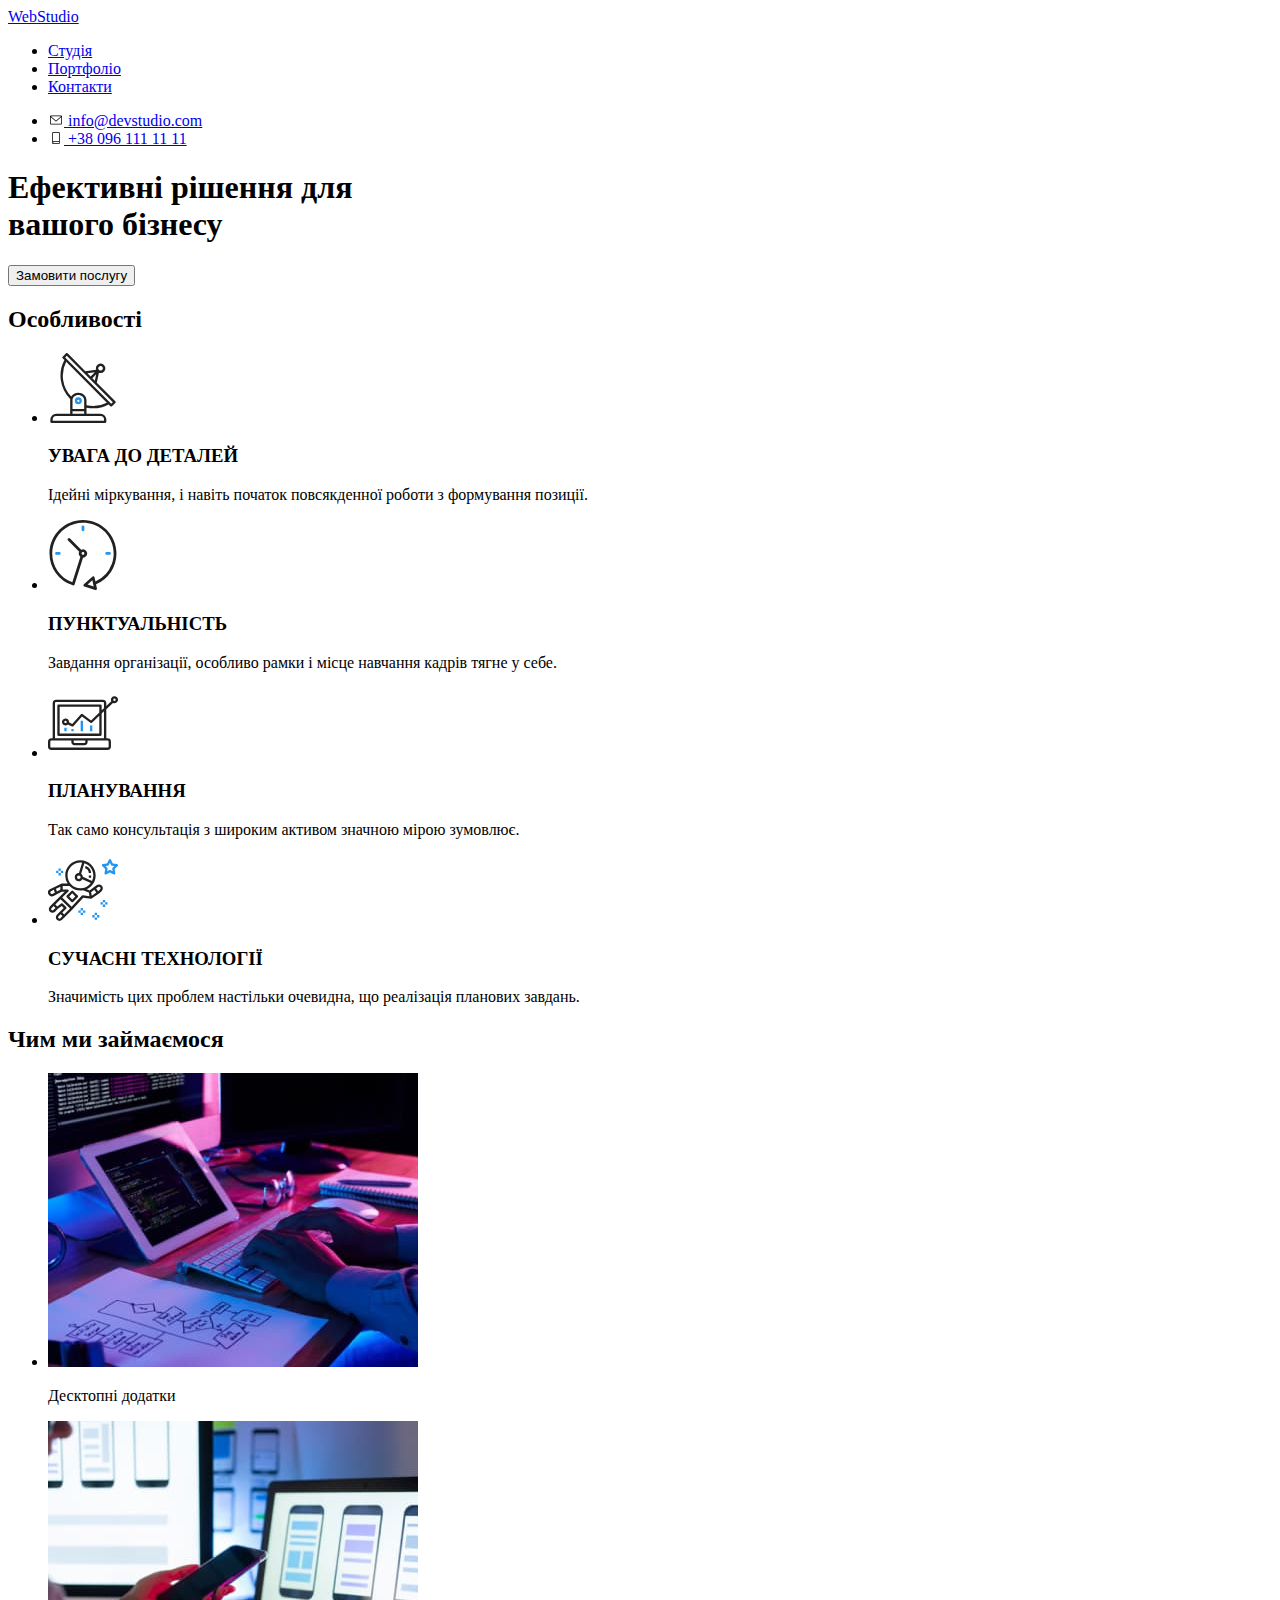
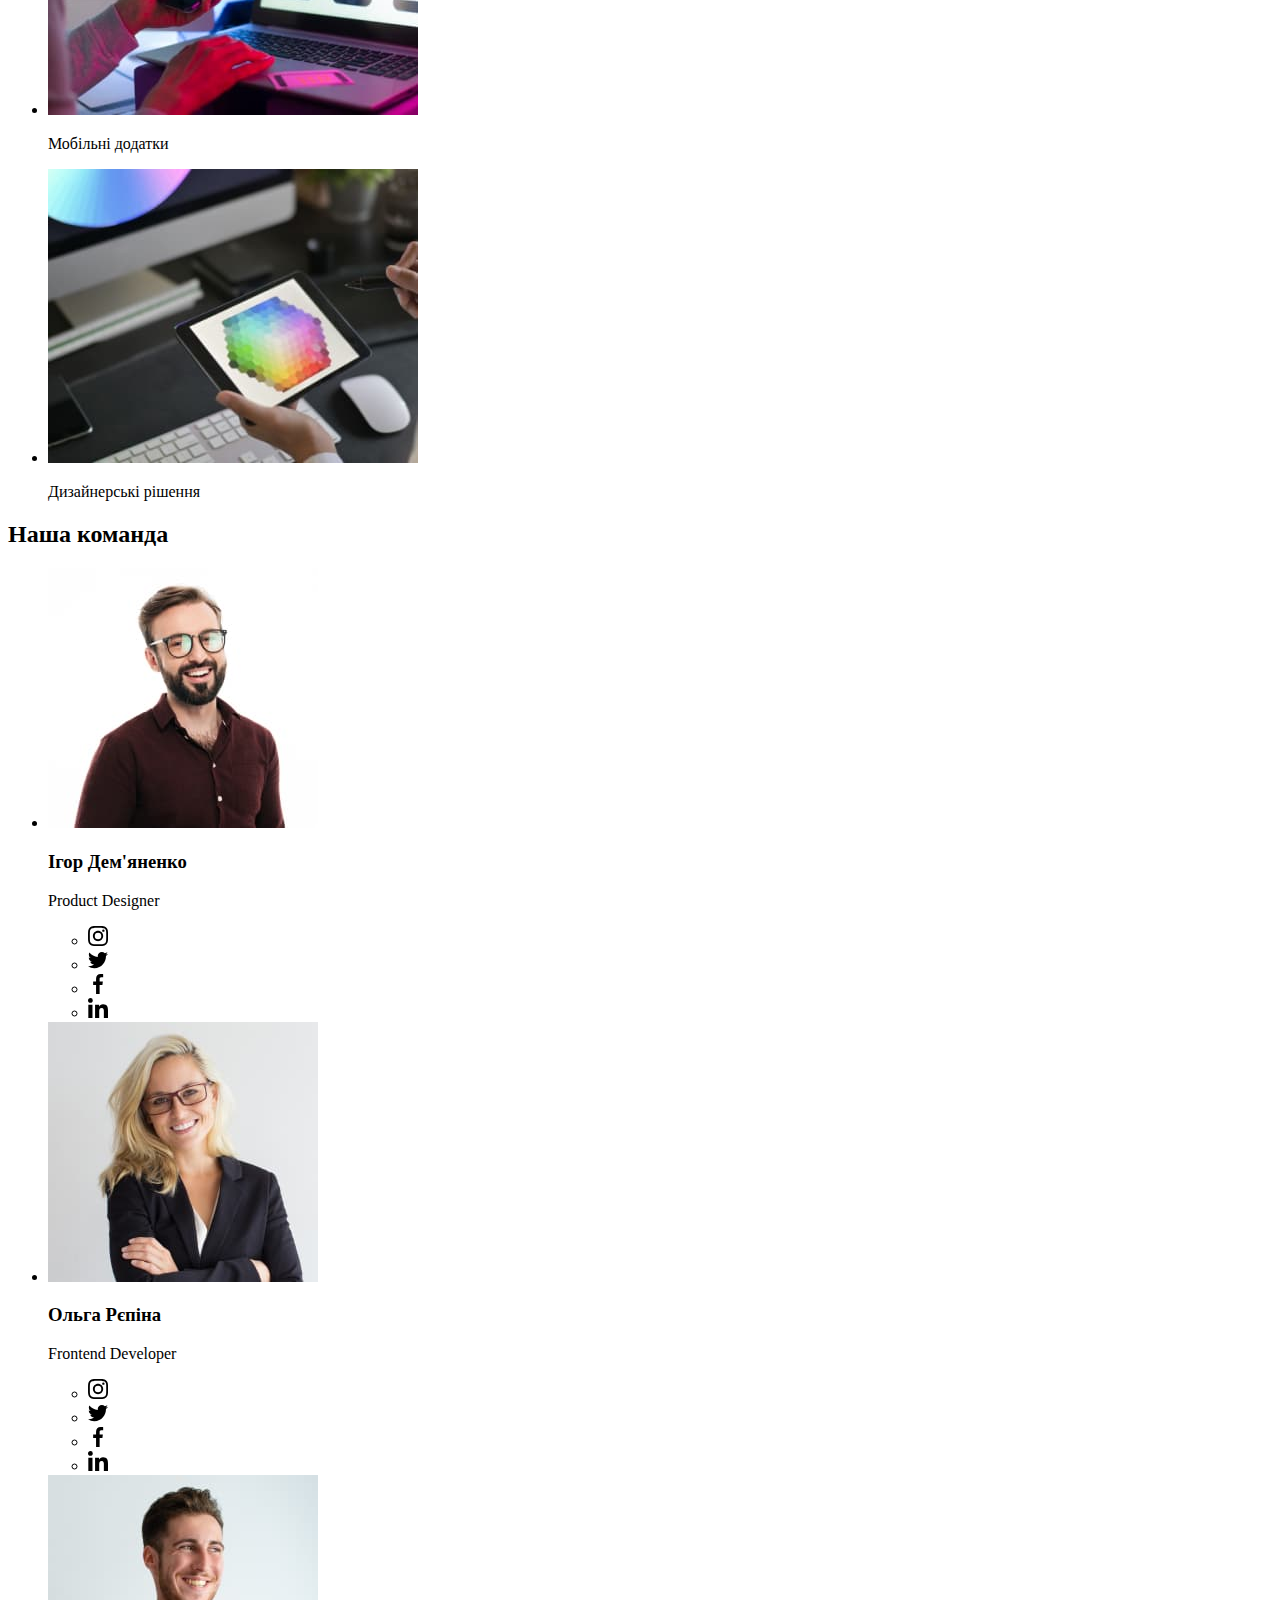
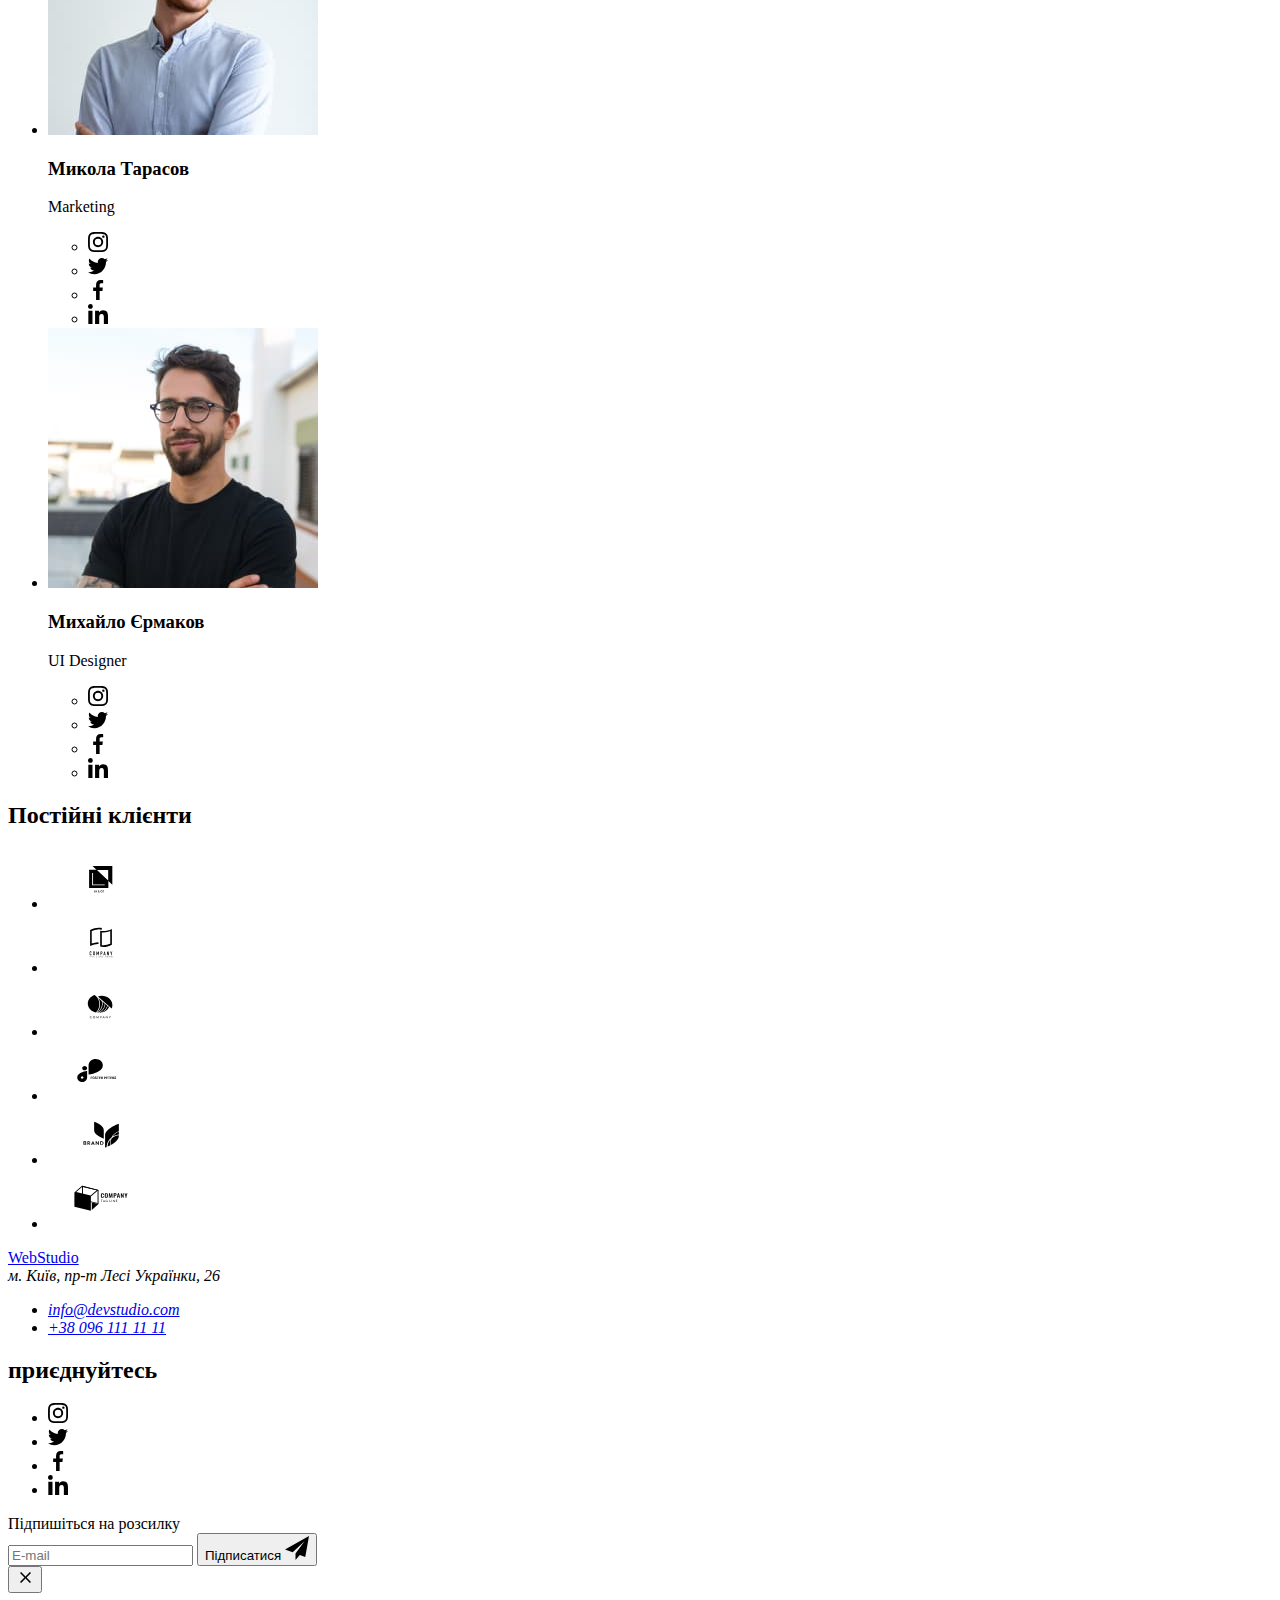
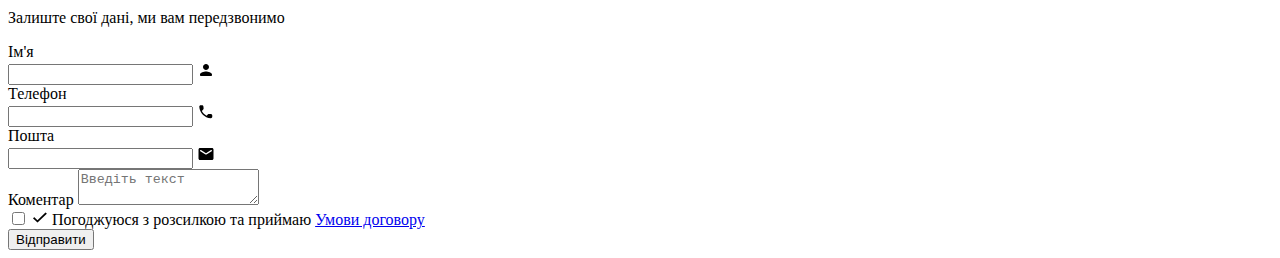
==== index.html @ 751b1da7 "Copied files from hw-06" ====
<!DOCTYPE html>
<html lang="uk">
  <head>
    <meta charset="UTF-8" />
    <meta http-equiv="X-UA-Compatible" content="IE=edge" />
    <meta name="viewport" content="width=device-width, initial-scale=1.0" />
    <title>Web studio</title>
    <link rel="preconnect" href="https://fonts.googleapis.com" />
    <link rel="preconnect" href="https://fonts.gstatic.com" crossorigin />
    <link
      href="https://fonts.googleapis.com/css2?family=Raleway:wght@700&family=Roboto:wght@400;500;700;900&display=swap"
      rel="stylesheet"
    />
    <link
      rel="stylesheet"
      href="https://cdnjs.cloudflare.com/ajax/libs/modern-normalize/1.1.0/modern-normalize.min.css"
      integrity="sha512-wpPYUAdjBVSE4KJnH1VR1HeZfpl1ub8YT/NKx4PuQ5NmX2tKuGu6U/JRp5y+Y8XG2tV+wKQpNHVUX03MfMFn9Q=="
      crossorigin="anonymous"
      referrerpolicy="no-referrer"
    />
    <link
      rel="stylesheet"
      href="https://cdnjs.cloudflare.com/ajax/libs/animate.css/4.1.1/animate.min.css"
    />
    <link rel="stylesheet" href="./css/styles.css" />
  </head>

  <body>
    <header class="header">
      <div class="container header-container">
        <a class="logo" href="./index.html" lang="en"
          ><span class="header-logo-web">Web</span>Studio</a
        >
        <nav class="nav-site">
          <ul class="nav-site-list">
            <li class="nav-site-item">
              <a class="nav-site-link current" href="./index.html">Студія</a>
            </li>
            <li class="nav-site-item">
              <a class="nav-site-link" href="./portfolio.html">Портфоліо</a>
            </li>
            <li class="nav-site-item">
              <a class="nav-site-link" href="#">Контакти</a>
            </li>
          </ul>
        </nav>
        <ul class="header-contacts-list">
          <li class="header-contacts-item">
            <a
              class="header-contacts-link"
              href="mailto:info@devstudio.com"
              lang="en"
              ><svg class="contacts-link-icon" width="16" height="12">
                <use href="./images/icons.svg#envelope"></use>
              </svg>
              info@devstudio.com</a
            >
          </li>
          <li class="header-contacts-item">
            <a class="header-contacts-link" href="tel:+380961111111">
              <svg class="contacts-link-icon" width="16" height="12">
                <use href="./images/icons.svg#smartphone"></use>
              </svg>
              +38 096 111 11 11
            </a>
          </li>
        </ul>
      </div>
    </header>

    <main>
      <!--Hero-->
      <section class="hero">
        <div class="container container-hero">
          <h1 class="hero-title animate__animated animate__zoomIn">
            Ефективні рішення для<br />
            вашого бізнесу
          </h1>
          <button class="hero-btn btn" type="button" data-modal-open>
            Замовити послугу
          </button>
        </div>
      </section>

      <!--Features-->
      <section class="features section">
        <div class="container">
          <h2 class="visually-hiden">Особливості</h2>
          <ul class="features-list">
            <li class="features-item">
              <div class="features-icon">
                <svg width="70" height="70">
                  <use href="./images/icons.svg#antenna"></use>
                </svg>
              </div>
              <h3 class="features-title">УВАГА ДО ДЕТАЛЕЙ</h3>
              <p class="features-text">
                Ідейні міркування, і навіть початок повсякденної роботи з
                формування позиції.
              </p>
            </li>

            <li class="features-item">
              <div class="features-icon">
                <svg width="70" height="70">
                  <use href="./images/icons.svg#clock"></use>
                </svg>
              </div>
              <h3 class="features-title">ПУНКТУАЛЬНІСТЬ</h3>
              <p class="features-text">
                Завдання організації, особливо рамки і місце навчання кадрів
                тягне у себе.
              </p>
            </li>

            <li class="features-item">
              <div class="features-icon">
                <svg width="70" height="70">
                  <use href="./images/icons.svg#diagram"></use>
                </svg>
              </div>
              <h3 class="features-title">ПЛАНУВАННЯ</h3>
              <p class="features-text">
                Так само консультація з широким активом значною мірою зумовлює.
              </p>
            </li>

            <li class="features-item">
              <div class="features-icon">
                <svg width="70" height="70">
                  <use href="./images/icons.svg#astronaut"></use>
                </svg>
              </div>
              <h3 class="features-title">СУЧАСНІ ТЕХНОЛОГІЇ</h3>
              <p class="features-text">
                Значимість цих проблем настільки очевидна, що реалізація
                планових завдань.
              </p>
            </li>
          </ul>
        </div>
      </section>

      <!--Works-->
      <section class="works section">
        <div class="container">
          <h2 class="section-title">Чим ми займаємося</h2>
          <ul class="works-list">
            <li class="works-item">
              <img
                src="./images/box_1.jpg"
                alt="Розробник створює код"
                width="370"
              />
              <p class="works-top-text">Десктопні додатки</p>
            </li>
            <li class="works-item">
              <img
                src="./images/box_2.jpg"
                alt="Розробник створює адаптивну версію для смартфону"
                width="370"
              />
              <p class="works-top-text">Мобільні додатки</p>
            </li>
            <li class="works-item">
              <img
                src="./images/box_3.jpg"
                alt="Розробник створює дизайн сайту"
                width="370"
              />
              <p class="works-top-text">Дизайнерські рішення</p>
            </li>
          </ul>
        </div>
      </section>

      <!--Team-->
      <section class="team section">
        <div class="container">
          <h2 class="section-title">Наша команда</h2>
          <ul class="team-list">
            <li class="team-card">
              <img
                src="./images/team_card_1.jpg"
                alt="Фото Ігор Дем'яненко"
                width="270"
              />
              <div class="team-card-bottom">
                <h3 class="card-title">Ігор Дем'яненко</h3>
                <p class="card-text" lang="en">Product Designer</p>
                <ul class="social-list">
                  <li class="social-item">
                    <a
                      class="social-link"
                      href="https://www.instagram.com/"
                      target="_blank"
                      rel="noopener noreferrer"
                    >
                      <svg class="social-icon" width="20" height="20">
                        <use href="./images/icons.svg#instagram"></use>
                      </svg>
                    </a>
                  </li>
                  <li class="social-item">
                    <a
                      class="social-link"
                      href="https://twitter.com/"
                      target="_blank"
                      rel="noopener noreferrer"
                    >
                      <svg class="social-icon" width="20" height="20">
                        <use href="./images/icons.svg#twitter"></use>
                      </svg>
                    </a>
                  </li>
                  <li class="social-item">
                    <a
                      class="social-link"
                      href="https://www.facebook.com/"
                      target="_blank"
                      rel="noopener noreferrer"
                    >
                      <svg class="social-icon" width="20" height="20">
                        <use href="./images/icons.svg#facebook"></use>
                      </svg>
                    </a>
                  </li>
                  <li class="social-item">
                    <a
                      class="social-link"
                      href="https://www.linkedin.com/"
                      target="_blank"
                      rel="noopener noreferrer"
                    >
                      <svg class="social-icon" width="20" height="20">
                        <use href="./images/icons.svg#linkedin"></use>
                      </svg>
                    </a>
                  </li>
                </ul>
              </div>
            </li>
            <li class="team-card">
              <img
                src="./images/team_card_2.jpg"
                alt="Фото Ольга Рєпіна"
                width="270"
              />
              <div class="team-card-bottom">
                <h3 class="card-title">Ольга Рєпіна</h3>
                <p class="card-text" lang="en">Frontend Developer</p>
                <ul class="social-list">
                  <li class="social-item">
                    <a
                      class="social-link"
                      href="https://www.instagram.com/"
                      target="_blank"
                      rel="noopener noreferrer"
                    >
                      <svg class="social-icon" width="20" height="20">
                        <use href="./images/icons.svg#instagram"></use>
                      </svg>
                    </a>
                  </li>
                  <li class="social-item">
                    <a
                      class="social-link"
                      href="https://twitter.com/"
                      target="_blank"
                      rel="noopener noreferrer"
                    >
                      <svg class="social-icon" width="20" height="20">
                        <use href="./images/icons.svg#twitter"></use>
                      </svg>
                    </a>
                  </li>
                  <li class="social-item">
                    <a
                      class="social-link"
                      href="https://www.facebook.com/"
                      target="_blank"
                      rel="noopener noreferrer"
                    >
                      <svg class="social-icon" width="20" height="20">
                        <use href="./images/icons.svg#facebook"></use>
                      </svg>
                    </a>
                  </li>
                  <li class="social-item">
                    <a
                      class="social-link"
                      href="https://www.linkedin.com/"
                      target="_blank"
                      rel="noopener noreferrer"
                    >
                      <svg class="social-icon" width="20" height="20">
                        <use href="./images/icons.svg#linkedin"></use>
                      </svg>
                    </a>
                  </li>
                </ul>
              </div>
            </li>
            <li class="team-card">
              <img
                src="./images/team_card_3.jpg"
                alt="Фото Микола Тарасов"
                width="270"
              />
              <div class="team-card-bottom">
                <h3 class="card-title">Микола Тарасов</h3>
                <p class="card-text" lang="en">Marketing</p>
                <ul class="social-list">
                  <li class="social-item">
                    <a
                      class="social-link"
                      href="https://www.instagram.com/"
                      target="_blank"
                      rel="noopener noreferrer"
                    >
                      <svg class="social-icon" width="20" height="20">
                        <use href="./images/icons.svg#instagram"></use>
                      </svg>
                    </a>
                  </li>
                  <li class="social-item">
                    <a
                      class="social-link"
                      href="https://twitter.com/"
                      target="_blank"
                      rel="noopener noreferrer"
                    >
                      <svg class="social-icon" width="20" height="20">
                        <use href="./images/icons.svg#twitter"></use>
                      </svg>
                    </a>
                  </li>
                  <li class="social-item">
                    <a
                      class="social-link"
                      href="https://www.facebook.com/"
                      target="_blank"
                      rel="noopener noreferrer"
                    >
                      <svg class="social-icon" width="20" height="20">
                        <use href="./images/icons.svg#facebook"></use>
                      </svg>
                    </a>
                  </li>
                  <li class="social-item">
                    <a
                      class="social-link"
                      href="https://www.linkedin.com/"
                      target="_blank"
                      rel="noopener noreferrer"
                    >
                      <svg class="social-icon" width="20" height="20">
                        <use href="./images/icons.svg#linkedin"></use>
                      </svg>
                    </a>
                  </li>
                </ul>
              </div>
            </li>
            <li class="team-card">
              <img
                src="./images/team_card_4.jpg"
                alt="Фото Михайло Єрмаков"
                width="270"
              />
              <div class="team-card-bottom">
                <h3 class="card-title">Михайло Єрмаков</h3>
                <p class="card-text" lang="en">UI Designer</p>
                <ul class="social-list">
                  <li class="social-item">
                    <a
                      class="social-link"
                      href="https://www.instagram.com/"
                      target="_blank"
                      rel="noopener noreferrer"
                    >
                      <svg class="social-icon" width="20" height="20">
                        <use href="./images/icons.svg#instagram"></use>
                      </svg>
                    </a>
                  </li>
                  <li class="social-item">
                    <a
                      class="social-link"
                      href="https://twitter.com/"
                      target="_blank"
                      rel="noopener noreferrer"
                    >
                      <svg class="social-icon" width="20" height="20">
                        <use href="./images/icons.svg#twitter"></use>
                      </svg>
                    </a>
                  </li>
                  <li class="social-item">
                    <a
                      class="social-link"
                      href="https://www.facebook.com/"
                      target="_blank"
                      rel="noopener noreferrer"
                    >
                      <svg class="social-icon" width="20" height="20">
                        <use href="./images/icons.svg#facebook"></use>
                      </svg>
                    </a>
                  </li>
                  <li class="social-item">
                    <a
                      class="social-link"
                      href="https://www.linkedin.com/"
                      target="_blank"
                      rel="noopener noreferrer"
                    >
                      <svg class="social-icon" width="20" height="20">
                        <use href="./images/icons.svg#linkedin"></use>
                      </svg>
                    </a>
                  </li>
                </ul>
              </div>
            </li>
          </ul>
        </div>
      </section>

      <!-- Clients -->
      <section class="clients section">
        <div class="container">
          <h2 class="section-title">Постійні клієнти</h2>
          <ul class="clients-list">
            <li class="clients-item">
              <a
                class="clients-link"
                href="#"
                target="_blank"
                rel="noopener noreferrer"
              >
                <svg class="clients-icon" width="106" height="60">
                  <use href="./images/icons.svg#logo-client-first"></use>
                </svg>
              </a>
            </li>
            <li class="clients-item">
              <a
                class="clients-link"
                href="#"
                target="_blank"
                rel="noopener noreferrer"
              >
                <svg class="clients-icon" width="106" height="60">
                  <use href="./images/icons.svg#logo-client-second"></use>
                </svg>
              </a>
            </li>
            <li class="clients-item">
              <a
                class="clients-link"
                href="#"
                target="_blank"
                rel="noopener noreferrer"
              >
                <svg class="clients-icon" width="106" height="60">
                  <use href="./images/icons.svg#logo-client-third"></use>
                </svg>
              </a>
            </li>
            <li class="clients-item">
              <a
                class="clients-link"
                href="#"
                target="_blank"
                rel="noopener noreferrer"
              >
                <svg class="clients-icon" width="106" height="60">
                  <use href="./images/icons.svg#logo-client-fourth"></use>
                </svg>
              </a>
            </li>
            <li class="clients-item">
              <a
                class="clients-link"
                href="#"
                target="_blank"
                rel="noopener noreferrer"
              >
                <svg class="clients-icon" width="106" height="60">
                  <use href="./images/icons.svg#logo-client-fifth"></use>
                </svg>
              </a>
            </li>
            <li class="clients-item">
              <a
                class="clients-link"
                href="#"
                target="_blank"
                rel="noopener noreferrer"
              >
                <svg class="clients-icon" width="106" height="60">
                  <use href="./images/icons.svg#logo-client-sixth"></use>
                </svg>
              </a>
            </li>
          </ul>
        </div>
      </section>
    </main>

    <footer class="footer">
      <div class="container container-footer">
        <div>
          <a class="logo footer-logo" href="./index.html" lang="en"
            ><span class="header-logo-web">Web</span>Studio</a
          >
          <address class="address">
            м. Київ, пр-т Лесі Українки, 26
            <ul class="footer-list">
              <li class="footer-item">
                <a
                  class="footer-link"
                  href="mailto:info@devstudio.com"
                  lang="en"
                  >info@devstudio.com</a
                >
              </li>
              <li class="footer-item">
                <a class="footer-link" href="tel:+380961111111"
                  >+38 096 111 11 11</a
                >
              </li>
            </ul>
          </address>
        </div>
        <div>
          <h2 class="footer-title">приєднуйтесь</h2>
          <ul class="social-list">
            <li class="social-item">
              <a
                class="social-link footer-social-link"
                href="https://www.instagram.com/"
                target="_blank"
                rel="noopener noreferrer"
              >
                <svg class="footer-social-icon" width="20" height="20">
                  <use href="./images/icons.svg#instagram"></use>
                </svg>
              </a>
            </li>
            <li class="social-item">
              <a
                class="social-link footer-social-link"
                href="https://twitter.com/"
                target="_blank"
                rel="noopener noreferrer"
              >
                <svg class="footer-social-icon" width="20" height="20">
                  <use href="./images/icons.svg#twitter"></use>
                </svg>
              </a>
            </li>
            <li class="social-item">
              <a
                class="social-link footer-social-link"
                href="https://www.facebook.com/"
                target="_blank"
                rel="noopener noreferrer"
              >
                <svg class="footer-social-icon" width="20" height="20">
                  <use href="./images/icons.svg#facebook"></use>
                </svg>
              </a>
            </li>
            <li class="social-item">
              <a
                class="social-link footer-social-link"
                href="https://www.linkedin.com/"
                target="_blank"
                rel="noopener noreferrer"
              >
                <svg class="footer-social-icon" width="20" height="20">
                  <use href="./images/icons.svg#linkedin"></use>
                </svg>
              </a>
            </li>
          </ul>
        </div>
        <form class="footer-form">
          <label for="subscribe-email" class="footer-title subscribe-label"
            >Підпишіться на розсилку</label
          >
          <div class="subscribe-wrap">
            <input
              type="email"
              class="subscribe-input"
              name="subscribe-email"
              id="subscribe-email"
              placeholder="E-mail"
              required
            />
            <button type="submit" class="subscribe-btn btn">
              Підписатися
              <svg class="subscribe-icon" width="24" height="24">
                <use href="./images/icons.svg#icon-send"></use>
              </svg>
            </button>
          </div>
        </form>
      </div>
    </footer>

    <div class="backdrop is-hidden" data-modal>
      <div class="modal">
        <button class="modal-close" type="button" data-modal-close>
          <svg class="modal-close-icon" width="18" height="18">
            <use href="./images/icons.svg#close-btn"></use>
          </svg>
        </button>
        <p class="modal-title">Залиште свої дані, ми вам передзвонимо</p>
        <form class="modal-form">
          <div class="modal-field">
            <label for="user-name" class="input-label">Ім'я</label>
            <div class="input-wrappper">
              <input
                type="text"
                name="user-name"
                id="user-name"
                class="modal-input"
                required
              />
              <svg class="modal-icon" width="18" height="18">
                <use href="./images/icons.svg#icon-person"></use>
              </svg>
            </div>
          </div>
          <div class="modal-field">
            <label for="user-tel" class="input-label">Телефон</label>
            <div class="input-wrappper">
              <input
                type="tel"
                name="user-tel"
                id="user-tel"
                class="modal-input"
                required
              />
              <svg class="modal-icon" width="18" height="18">
                <use href="./images/icons.svg#icon-phone"></use>
              </svg>
            </div>
          </div>
          <div class="modal-field">
            <label for="user-mail" class="input-label">Пошта</label>
            <div class="input-wrappper">
              <input
                type="email"
                name="user-mail"
                id="user-mail"
                class="modal-input"
                required
              />
              <svg class="modal-icon" width="18" height="18">
                <use href="./images/icons.svg#icon-email"></use>
              </svg>
            </div>
          </div>
          <div class="comment-field">
            <label for="user-text" class="input-label">Коментар</label>
            <textarea
              name="user-text"
              id="user-text"
              class="modal-comment"
              placeholder="Введіть текст"
            ></textarea>
          </div>
          <div class="modal-check-field">
            <input
              type="checkbox"
              name="policy"
              id="policy"
              class="modal-check visually-hiden"
              required
            />
            <label for="policy" class="check-text">
              <span>
                <svg class="check-icon" width="16" height="15">
                  <use href="./images/icons.svg#icon-check"></use>
                </svg>
              </span>
              Погоджуюся з розсилкою та приймаю
              <a href="#" class="check-link">Умови договору</a>
            </label>
          </div>
          <button type="submit" class="modal-btn btn">Відправити</button>
        </form>
      </div>
    </div>
    <script src="./js/modal.js"></script>
  </body>
</html>
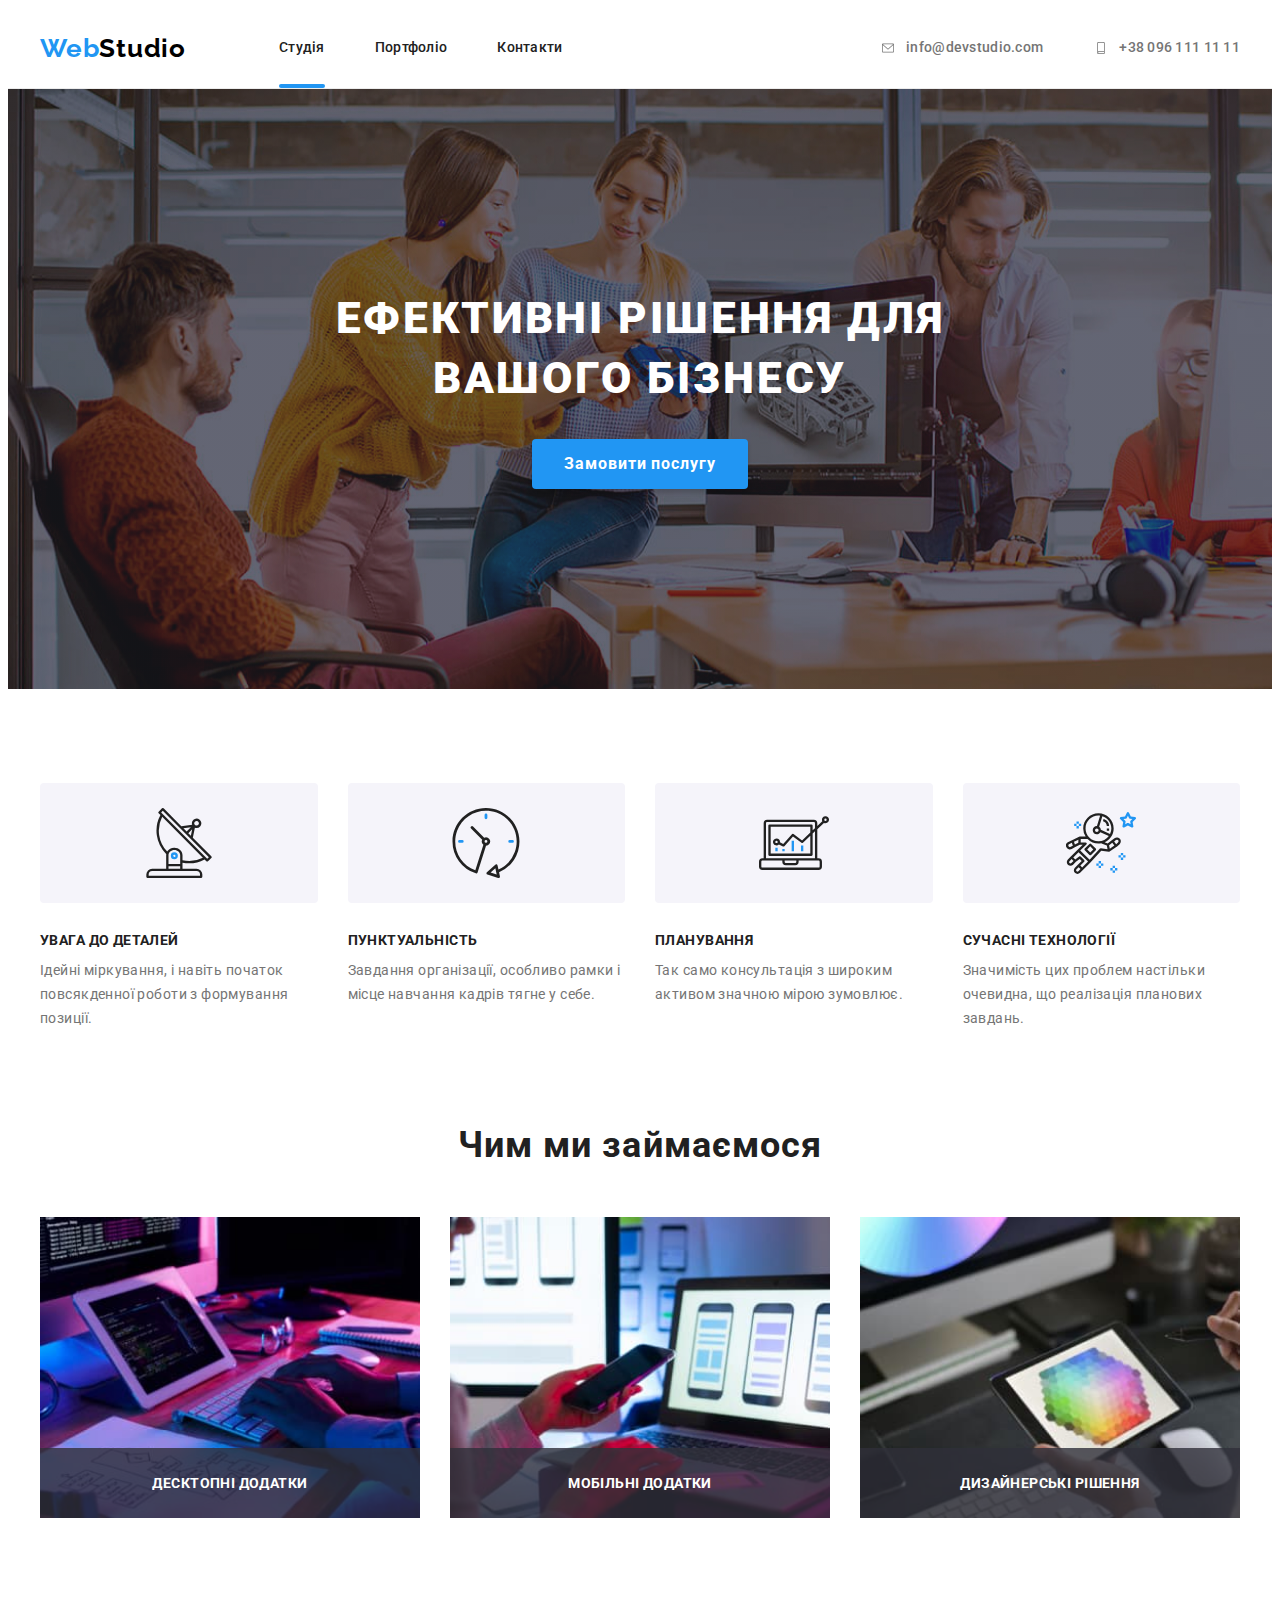
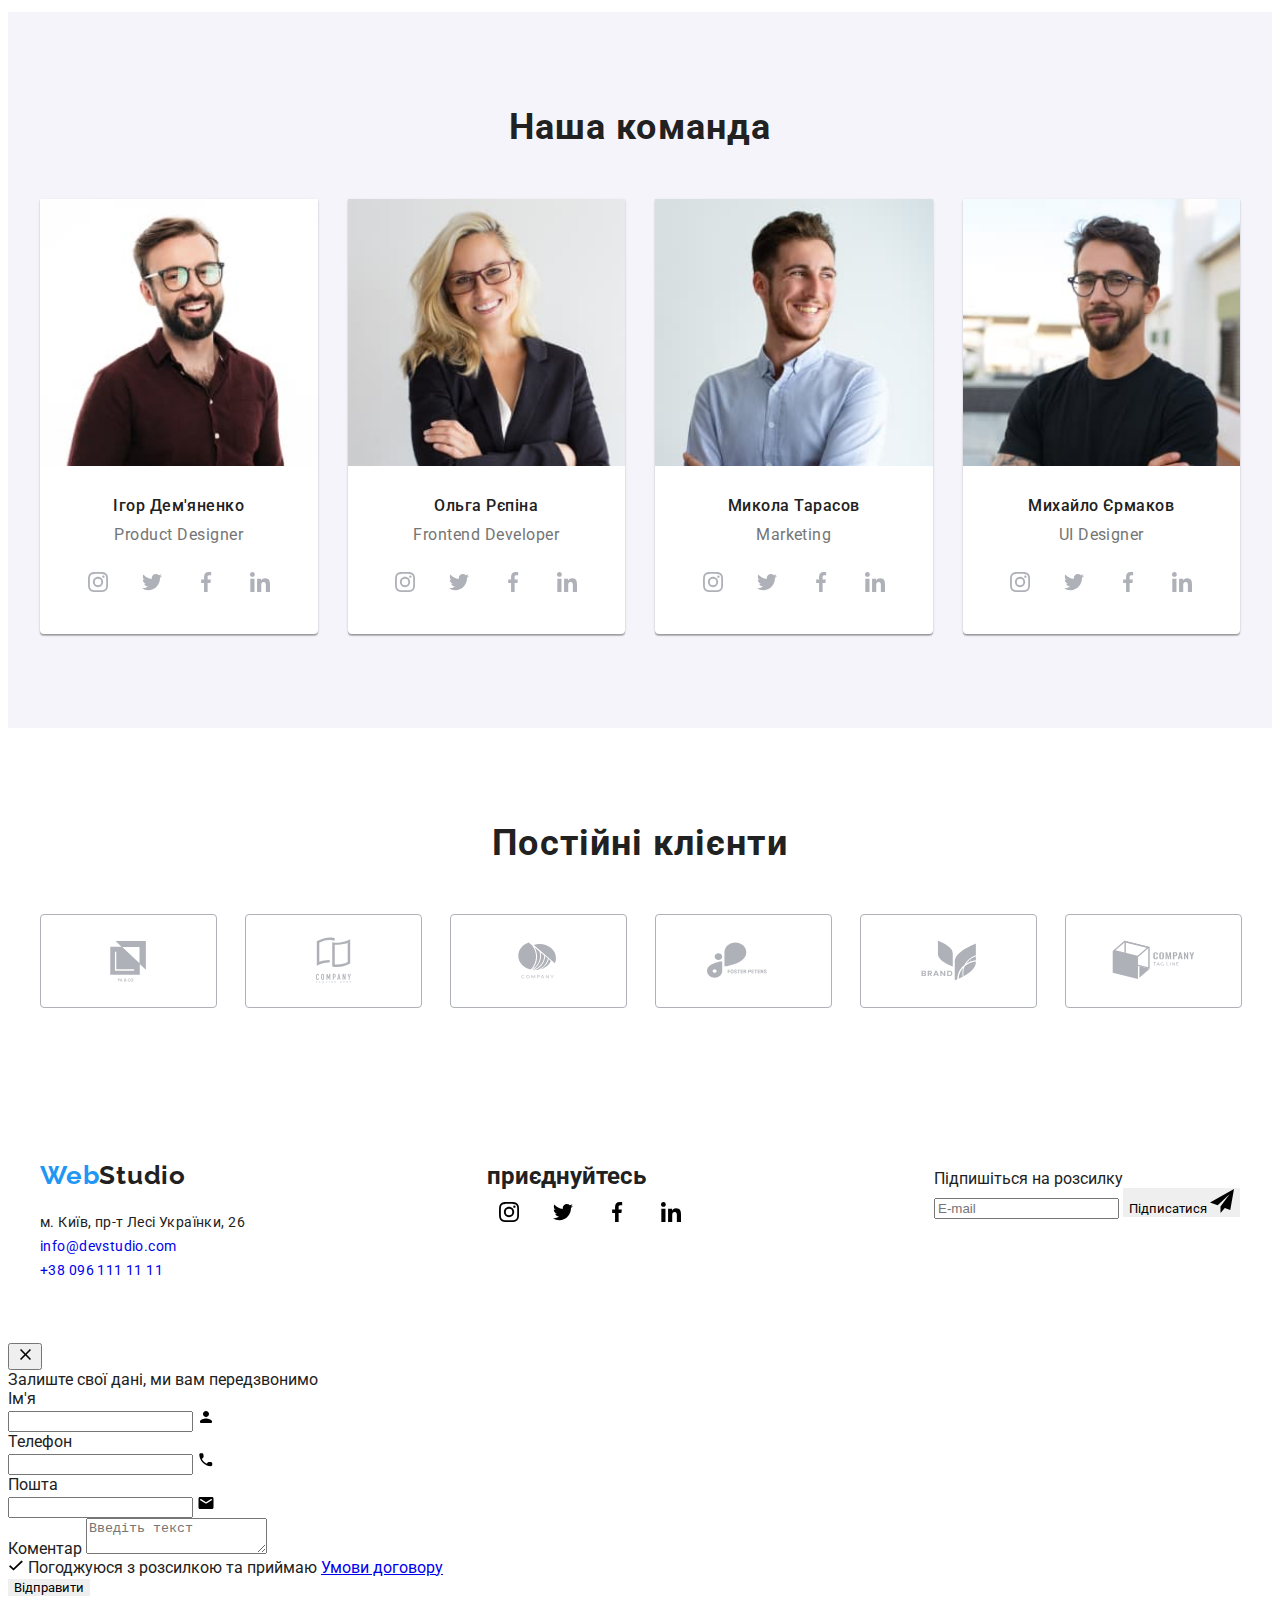
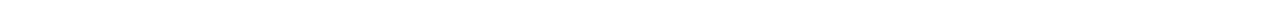
==== commit a99ed16e: "Refactored css to scss "main"" ====
--- a/index.html
+++ b/index.html
@@ -22,43 +22,43 @@
       rel="stylesheet"
       href="https://cdnjs.cloudflare.com/ajax/libs/animate.css/4.1.1/animate.min.css"
     />
-    <link rel="stylesheet" href="./css/styles.css" />
+    <link rel="stylesheet" href="./css/main.min.css" />
   </head>
 
   <body>
     <header class="header">
-      <div class="container header-container">
+      <div class="container header__container">
         <a class="logo" href="./index.html" lang="en"
-          ><span class="header-logo-web">Web</span>Studio</a
+          ><span class="logo__web">Web</span>Studio</a
         >
         <nav class="nav-site">
-          <ul class="nav-site-list">
-            <li class="nav-site-item">
-              <a class="nav-site-link current" href="./index.html">Студія</a>
-            </li>
-            <li class="nav-site-item">
-              <a class="nav-site-link" href="./portfolio.html">Портфоліо</a>
-            </li>
-            <li class="nav-site-item">
-              <a class="nav-site-link" href="#">Контакти</a>
+          <ul class="nav-site__list">
+            <li class="nav-site__item">
+              <a class="nav-site__link current" href="./index.html">Студія</a>
+            </li>
+            <li class="nav-site__item">
+              <a class="nav-site__link" href="./portfolio.html">Портфоліо</a>
+            </li>
+            <li class="nav-site__item">
+              <a class="nav-site__link" href="#">Контакти</a>
             </li>
           </ul>
         </nav>
-        <ul class="header-contacts-list">
-          <li class="header-contacts-item">
+        <ul class="header-contacts__list">
+          <li class="header-contacts__item">
             <a
-              class="header-contacts-link"
+              class="header-contacts__link"
               href="mailto:info@devstudio.com"
               lang="en"
-              ><svg class="contacts-link-icon" width="16" height="12">
+              ><svg class="header-contacts__icon" width="16" height="12">
                 <use href="./images/icons.svg#envelope"></use>
               </svg>
               info@devstudio.com</a
             >
           </li>
-          <li class="header-contacts-item">
-            <a class="header-contacts-link" href="tel:+380961111111">
-              <svg class="contacts-link-icon" width="16" height="12">
+          <li class="header-contacts__item">
+            <a class="header-contacts__link" href="tel:+380961111111">
+              <svg class="header-contacts__icon" width="16" height="12">
                 <use href="./images/icons.svg#smartphone"></use>
               </svg>
               +38 096 111 11 11
@@ -71,12 +71,12 @@
     <main>
       <!--Hero-->
       <section class="hero">
-        <div class="container container-hero">
-          <h1 class="hero-title animate__animated animate__zoomIn">
+        <div class="container hero__container">
+          <h1 class="hero__title animate__animated animate__zoomIn">
             Ефективні рішення для<br />
             вашого бізнесу
           </h1>
-          <button class="hero-btn btn" type="button" data-modal-open>
+          <button class="hero__btn btn" type="button" data-modal-open>
             Замовити послугу
           </button>
         </div>
@@ -86,53 +86,53 @@
       <section class="features section">
         <div class="container">
           <h2 class="visually-hiden">Особливості</h2>
-          <ul class="features-list">
-            <li class="features-item">
-              <div class="features-icon">
+          <ul class="features__list">
+            <li class="features__item">
+              <div class="features__icon">
                 <svg width="70" height="70">
                   <use href="./images/icons.svg#antenna"></use>
                 </svg>
               </div>
-              <h3 class="features-title">УВАГА ДО ДЕТАЛЕЙ</h3>
-              <p class="features-text">
+              <h3 class="features__title">УВАГА ДО ДЕТАЛЕЙ</h3>
+              <p class="features__text">
                 Ідейні міркування, і навіть початок повсякденної роботи з
                 формування позиції.
               </p>
             </li>
 
-            <li class="features-item">
-              <div class="features-icon">
+            <li class="features__item">
+              <div class="features__icon">
                 <svg width="70" height="70">
                   <use href="./images/icons.svg#clock"></use>
                 </svg>
               </div>
-              <h3 class="features-title">ПУНКТУАЛЬНІСТЬ</h3>
-              <p class="features-text">
+              <h3 class="features__title">ПУНКТУАЛЬНІСТЬ</h3>
+              <p class="features__text">
                 Завдання організації, особливо рамки і місце навчання кадрів
                 тягне у себе.
               </p>
             </li>
 
-            <li class="features-item">
-              <div class="features-icon">
+            <li class="features__item">
+              <div class="features__icon">
                 <svg width="70" height="70">
                   <use href="./images/icons.svg#diagram"></use>
                 </svg>
               </div>
-              <h3 class="features-title">ПЛАНУВАННЯ</h3>
-              <p class="features-text">
+              <h3 class="features__title">ПЛАНУВАННЯ</h3>
+              <p class="features__text">
                 Так само консультація з широким активом значною мірою зумовлює.
               </p>
             </li>
 
-            <li class="features-item">
-              <div class="features-icon">
+            <li class="features__item">
+              <div class="features__icon">
                 <svg width="70" height="70">
                   <use href="./images/icons.svg#astronaut"></use>
                 </svg>
               </div>
-              <h3 class="features-title">СУЧАСНІ ТЕХНОЛОГІЇ</h3>
-              <p class="features-text">
+              <h3 class="features__title">СУЧАСНІ ТЕХНОЛОГІЇ</h3>
+              <p class="features__text">
                 Значимість цих проблем настільки очевидна, що реалізація
                 планових завдань.
               </p>
@@ -144,31 +144,31 @@
       <!--Works-->
       <section class="works section">
         <div class="container">
-          <h2 class="section-title">Чим ми займаємося</h2>
-          <ul class="works-list">
-            <li class="works-item">
+          <h2 class="section__title">Чим ми займаємося</h2>
+          <ul class="works__list">
+            <li class="works__item">
               <img
                 src="./images/box_1.jpg"
                 alt="Розробник створює код"
                 width="370"
               />
-              <p class="works-top-text">Десктопні додатки</p>
-            </li>
-            <li class="works-item">
+              <p class="works__top-text">Десктопні додатки</p>
+            </li>
+            <li class="works__item">
               <img
                 src="./images/box_2.jpg"
                 alt="Розробник створює адаптивну версію для смартфону"
                 width="370"
               />
-              <p class="works-top-text">Мобільні додатки</p>
-            </li>
-            <li class="works-item">
+              <p class="works__top-text">Мобільні додатки</p>
+            </li>
+            <li class="works__item">
               <img
                 src="./images/box_3.jpg"
                 alt="Розробник створює дизайн сайту"
                 width="370"
               />
-              <p class="works-top-text">Дизайнерські рішення</p>
+              <p class="works__top-text">Дизайнерські рішення</p>
             </li>
           </ul>
         </div>
@@ -177,62 +177,62 @@
       <!--Team-->
       <section class="team section">
         <div class="container">
-          <h2 class="section-title">Наша команда</h2>
-          <ul class="team-list">
-            <li class="team-card">
+          <h2 class="section__title">Наша команда</h2>
+          <ul class="team__list">
+            <li class="team__card">
               <img
                 src="./images/team_card_1.jpg"
                 alt="Фото Ігор Дем'яненко"
                 width="270"
               />
-              <div class="team-card-bottom">
-                <h3 class="card-title">Ігор Дем'яненко</h3>
-                <p class="card-text" lang="en">Product Designer</p>
-                <ul class="social-list">
-                  <li class="social-item">
-                    <a
-                      class="social-link"
+              <div class="card__bottom">
+                <h3 class="card__title">Ігор Дем'яненко</h3>
+                <p class="card__text" lang="en">Product Designer</p>
+                <ul class="social__list">
+                  <li class="social__item">
+                    <a
+                      class="social__link"
                       href="https://www.instagram.com/"
                       target="_blank"
                       rel="noopener noreferrer"
                     >
-                      <svg class="social-icon" width="20" height="20">
+                      <svg class="social__icon" width="20" height="20">
                         <use href="./images/icons.svg#instagram"></use>
                       </svg>
                     </a>
                   </li>
-                  <li class="social-item">
-                    <a
-                      class="social-link"
+                  <li class="social__item">
+                    <a
+                      class="social__link"
                       href="https://twitter.com/"
                       target="_blank"
                       rel="noopener noreferrer"
                     >
-                      <svg class="social-icon" width="20" height="20">
+                      <svg class="social__icon" width="20" height="20">
                         <use href="./images/icons.svg#twitter"></use>
                       </svg>
                     </a>
                   </li>
-                  <li class="social-item">
-                    <a
-                      class="social-link"
+                  <li class="social__item">
+                    <a
+                      class="social__link"
                       href="https://www.facebook.com/"
                       target="_blank"
                       rel="noopener noreferrer"
                     >
-                      <svg class="social-icon" width="20" height="20">
+                      <svg class="social__icon" width="20" height="20">
                         <use href="./images/icons.svg#facebook"></use>
                       </svg>
                     </a>
                   </li>
-                  <li class="social-item">
-                    <a
-                      class="social-link"
+                  <li class="social__item">
+                    <a
+                      class="social__link"
                       href="https://www.linkedin.com/"
                       target="_blank"
                       rel="noopener noreferrer"
                     >
-                      <svg class="social-icon" width="20" height="20">
+                      <svg class="social__icon" width="20" height="20">
                         <use href="./images/icons.svg#linkedin"></use>
                       </svg>
                     </a>
@@ -240,60 +240,60 @@
                 </ul>
               </div>
             </li>
-            <li class="team-card">
+            <li class="team__card">
               <img
                 src="./images/team_card_2.jpg"
                 alt="Фото Ольга Рєпіна"
                 width="270"
               />
-              <div class="team-card-bottom">
-                <h3 class="card-title">Ольга Рєпіна</h3>
-                <p class="card-text" lang="en">Frontend Developer</p>
-                <ul class="social-list">
-                  <li class="social-item">
-                    <a
-                      class="social-link"
+              <div class="card__bottom">
+                <h3 class="card__title">Ольга Рєпіна</h3>
+                <p class="card__text" lang="en">Frontend Developer</p>
+                <ul class="social__list">
+                  <li class="social__item">
+                    <a
+                      class="social__link"
                       href="https://www.instagram.com/"
                       target="_blank"
                       rel="noopener noreferrer"
                     >
-                      <svg class="social-icon" width="20" height="20">
+                      <svg class="social__icon" width="20" height="20">
                         <use href="./images/icons.svg#instagram"></use>
                       </svg>
                     </a>
                   </li>
-                  <li class="social-item">
-                    <a
-                      class="social-link"
+                  <li class="social__item">
+                    <a
+                      class="social__link"
                       href="https://twitter.com/"
                       target="_blank"
                       rel="noopener noreferrer"
                     >
-                      <svg class="social-icon" width="20" height="20">
+                      <svg class="social__icon" width="20" height="20">
                         <use href="./images/icons.svg#twitter"></use>
                       </svg>
                     </a>
                   </li>
-                  <li class="social-item">
-                    <a
-                      class="social-link"
+                  <li class="social__item">
+                    <a
+                      class="social__link"
                       href="https://www.facebook.com/"
                       target="_blank"
                       rel="noopener noreferrer"
                     >
-                      <svg class="social-icon" width="20" height="20">
+                      <svg class="social__icon" width="20" height="20">
                         <use href="./images/icons.svg#facebook"></use>
                       </svg>
                     </a>
                   </li>
-                  <li class="social-item">
-                    <a
-                      class="social-link"
+                  <li class="social__item">
+                    <a
+                      class="social__link"
                       href="https://www.linkedin.com/"
                       target="_blank"
                       rel="noopener noreferrer"
                     >
-                      <svg class="social-icon" width="20" height="20">
+                      <svg class="social__icon" width="20" height="20">
                         <use href="./images/icons.svg#linkedin"></use>
                       </svg>
                     </a>
@@ -301,60 +301,60 @@
                 </ul>
               </div>
             </li>
-            <li class="team-card">
+            <li class="team__card">
               <img
                 src="./images/team_card_3.jpg"
                 alt="Фото Микола Тарасов"
                 width="270"
               />
-              <div class="team-card-bottom">
-                <h3 class="card-title">Микола Тарасов</h3>
-                <p class="card-text" lang="en">Marketing</p>
-                <ul class="social-list">
-                  <li class="social-item">
-                    <a
-                      class="social-link"
+              <div class="card__bottom">
+                <h3 class="card__title">Микола Тарасов</h3>
+                <p class="card__text" lang="en">Marketing</p>
+                <ul class="social__list">
+                  <li class="social__item">
+                    <a
+                      class="social__link"
                       href="https://www.instagram.com/"
                       target="_blank"
                       rel="noopener noreferrer"
                     >
-                      <svg class="social-icon" width="20" height="20">
+                      <svg class="social__icon" width="20" height="20">
                         <use href="./images/icons.svg#instagram"></use>
                       </svg>
                     </a>
                   </li>
-                  <li class="social-item">
-                    <a
-                      class="social-link"
+                  <li class="social__item">
+                    <a
+                      class="social__link"
                       href="https://twitter.com/"
                       target="_blank"
                       rel="noopener noreferrer"
                     >
-                      <svg class="social-icon" width="20" height="20">
+                      <svg class="social__icon" width="20" height="20">
                         <use href="./images/icons.svg#twitter"></use>
                       </svg>
                     </a>
                   </li>
-                  <li class="social-item">
-                    <a
-                      class="social-link"
+                  <li class="social__item">
+                    <a
+                      class="social__link"
                       href="https://www.facebook.com/"
                       target="_blank"
                       rel="noopener noreferrer"
                     >
-                      <svg class="social-icon" width="20" height="20">
+                      <svg class="social__icon" width="20" height="20">
                         <use href="./images/icons.svg#facebook"></use>
                       </svg>
                     </a>
                   </li>
-                  <li class="social-item">
-                    <a
-                      class="social-link"
+                  <li class="social__item">
+                    <a
+                      class="social__link"
                       href="https://www.linkedin.com/"
                       target="_blank"
                       rel="noopener noreferrer"
                     >
-                      <svg class="social-icon" width="20" height="20">
+                      <svg class="social__icon" width="20" height="20">
                         <use href="./images/icons.svg#linkedin"></use>
                       </svg>
                     </a>
@@ -362,60 +362,60 @@
                 </ul>
               </div>
             </li>
-            <li class="team-card">
+            <li class="team__card">
               <img
                 src="./images/team_card_4.jpg"
                 alt="Фото Михайло Єрмаков"
                 width="270"
               />
-              <div class="team-card-bottom">
-                <h3 class="card-title">Михайло Єрмаков</h3>
-                <p class="card-text" lang="en">UI Designer</p>
-                <ul class="social-list">
-                  <li class="social-item">
-                    <a
-                      class="social-link"
+              <div class="card__bottom">
+                <h3 class="card__title">Михайло Єрмаков</h3>
+                <p class="card__text" lang="en">UI Designer</p>
+                <ul class="social__list">
+                  <li class="social__item">
+                    <a
+                      class="social__link"
                       href="https://www.instagram.com/"
                       target="_blank"
                       rel="noopener noreferrer"
                     >
-                      <svg class="social-icon" width="20" height="20">
+                      <svg class="social__icon" width="20" height="20">
                         <use href="./images/icons.svg#instagram"></use>
                       </svg>
                     </a>
                   </li>
-                  <li class="social-item">
-                    <a
-                      class="social-link"
+                  <li class="social__item">
+                    <a
+                      class="social__link"
                       href="https://twitter.com/"
                       target="_blank"
                       rel="noopener noreferrer"
                     >
-                      <svg class="social-icon" width="20" height="20">
+                      <svg class="social__icon" width="20" height="20">
                         <use href="./images/icons.svg#twitter"></use>
                       </svg>
                     </a>
                   </li>
-                  <li class="social-item">
-                    <a
-                      class="social-link"
+                  <li class="social__item">
+                    <a
+                      class="social__link"
                       href="https://www.facebook.com/"
                       target="_blank"
                       rel="noopener noreferrer"
                     >
-                      <svg class="social-icon" width="20" height="20">
+                      <svg class="social__icon" width="20" height="20">
                         <use href="./images/icons.svg#facebook"></use>
                       </svg>
                     </a>
                   </li>
-                  <li class="social-item">
-                    <a
-                      class="social-link"
+                  <li class="social__item">
+                    <a
+                      class="social__link"
                       href="https://www.linkedin.com/"
                       target="_blank"
                       rel="noopener noreferrer"
                     >
-                      <svg class="social-icon" width="20" height="20">
+                      <svg class="social__icon" width="20" height="20">
                         <use href="./images/icons.svg#linkedin"></use>
                       </svg>
                     </a>
@@ -430,76 +430,76 @@
       <!-- Clients -->
       <section class="clients section">
         <div class="container">
-          <h2 class="section-title">Постійні клієнти</h2>
-          <ul class="clients-list">
-            <li class="clients-item">
-              <a
-                class="clients-link"
+          <h2 class="section__title">Постійні клієнти</h2>
+          <ul class="clients__list">
+            <li class="clients__item">
+              <a
+                class="clients__link"
                 href="#"
                 target="_blank"
                 rel="noopener noreferrer"
               >
-                <svg class="clients-icon" width="106" height="60">
+                <svg class="clients__icon" width="106" height="60">
                   <use href="./images/icons.svg#logo-client-first"></use>
                 </svg>
               </a>
             </li>
-            <li class="clients-item">
-              <a
-                class="clients-link"
+            <li class="clients__item">
+              <a
+                class="clients__link"
                 href="#"
                 target="_blank"
                 rel="noopener noreferrer"
               >
-                <svg class="clients-icon" width="106" height="60">
+                <svg class="clients__icon" width="106" height="60">
                   <use href="./images/icons.svg#logo-client-second"></use>
                 </svg>
               </a>
             </li>
-            <li class="clients-item">
-              <a
-                class="clients-link"
+            <li class="clients__item">
+              <a
+                class="clients__link"
                 href="#"
                 target="_blank"
                 rel="noopener noreferrer"
               >
-                <svg class="clients-icon" width="106" height="60">
+                <svg class="clients__icon" width="106" height="60">
                   <use href="./images/icons.svg#logo-client-third"></use>
                 </svg>
               </a>
             </li>
-            <li class="clients-item">
-              <a
-                class="clients-link"
+            <li class="clients__item">
+              <a
+                class="clients__link"
                 href="#"
                 target="_blank"
                 rel="noopener noreferrer"
               >
-                <svg class="clients-icon" width="106" height="60">
+                <svg class="clients__icon" width="106" height="60">
                   <use href="./images/icons.svg#logo-client-fourth"></use>
                 </svg>
               </a>
             </li>
-            <li class="clients-item">
-              <a
-                class="clients-link"
+            <li class="clients__item">
+              <a
+                class="clients__link"
                 href="#"
                 target="_blank"
                 rel="noopener noreferrer"
               >
-                <svg class="clients-icon" width="106" height="60">
+                <svg class="clients__icon" width="106" height="60">
                   <use href="./images/icons.svg#logo-client-fifth"></use>
                 </svg>
               </a>
             </li>
-            <li class="clients-item">
-              <a
-                class="clients-link"
+            <li class="clients__item">
+              <a
+                class="clients__link"
                 href="#"
                 target="_blank"
                 rel="noopener noreferrer"
               >
-                <svg class="clients-icon" width="106" height="60">
+                <svg class="clients__icon" width="106" height="60">
                   <use href="./images/icons.svg#logo-client-sixth"></use>
                 </svg>
               </a>
@@ -510,24 +510,24 @@
     </main>
 
     <footer class="footer">
-      <div class="container container-footer">
+      <div class="container footer__container">
         <div>
-          <a class="logo footer-logo" href="./index.html" lang="en"
-            ><span class="header-logo-web">Web</span>Studio</a
+          <a class="logo footer__logo" href="./index.html" lang="en"
+            ><span class="logo__web">Web</span>Studio</a
           >
           <address class="address">
             м. Київ, пр-т Лесі Українки, 26
-            <ul class="footer-list">
-              <li class="footer-item">
+            <ul class="footer__list">
+              <li class="footer__item">
                 <a
-                  class="footer-link"
+                  class="footer__link"
                   href="mailto:info@devstudio.com"
                   lang="en"
                   >info@devstudio.com</a
                 >
               </li>
-              <li class="footer-item">
-                <a class="footer-link" href="tel:+380961111111"
+              <li class="footer__item">
+                <a class="footer__link" href="tel:+380961111111"
                   >+38 096 111 11 11</a
                 >
               </li>
@@ -535,74 +535,74 @@
           </address>
         </div>
         <div>
-          <h2 class="footer-title">приєднуйтесь</h2>
-          <ul class="social-list">
-            <li class="social-item">
-              <a
-                class="social-link footer-social-link"
+          <h2 class="footer__title">приєднуйтесь</h2>
+          <ul class="social__list">
+            <li class="social__item">
+              <a
+                class="social__link footer-social__link"
                 href="https://www.instagram.com/"
                 target="_blank"
                 rel="noopener noreferrer"
               >
-                <svg class="footer-social-icon" width="20" height="20">
+                <svg class="footer-social__icon" width="20" height="20">
                   <use href="./images/icons.svg#instagram"></use>
                 </svg>
               </a>
             </li>
-            <li class="social-item">
-              <a
-                class="social-link footer-social-link"
+            <li class="social__item">
+              <a
+                class="social__link footer-social__link"
                 href="https://twitter.com/"
                 target="_blank"
                 rel="noopener noreferrer"
               >
-                <svg class="footer-social-icon" width="20" height="20">
+                <svg class="footer-social__icon" width="20" height="20">
                   <use href="./images/icons.svg#twitter"></use>
                 </svg>
               </a>
             </li>
-            <li class="social-item">
-              <a
-                class="social-link footer-social-link"
+            <li class="social__item">
+              <a
+                class="social__link footer-social__link"
                 href="https://www.facebook.com/"
                 target="_blank"
                 rel="noopener noreferrer"
               >
-                <svg class="footer-social-icon" width="20" height="20">
+                <svg class="footer-social__icon" width="20" height="20">
                   <use href="./images/icons.svg#facebook"></use>
                 </svg>
               </a>
             </li>
-            <li class="social-item">
-              <a
-                class="social-link footer-social-link"
+            <li class="social__item">
+              <a
+                class="social__link footer-social__link"
                 href="https://www.linkedin.com/"
                 target="_blank"
                 rel="noopener noreferrer"
               >
-                <svg class="footer-social-icon" width="20" height="20">
+                <svg class="footer-social__icon" width="20" height="20">
                   <use href="./images/icons.svg#linkedin"></use>
                 </svg>
               </a>
             </li>
           </ul>
         </div>
-        <form class="footer-form">
-          <label for="subscribe-email" class="footer-title subscribe-label"
+        <form class="subscribe">
+          <label for="subscribe-email" class="footer__title subscribe__label"
             >Підпишіться на розсилку</label
           >
-          <div class="subscribe-wrap">
+          <div class="subscribe__wrap">
             <input
               type="email"
-              class="subscribe-input"
+              class="subscribe__input"
               name="subscribe-email"
               id="subscribe-email"
               placeholder="E-mail"
               required
             />
-            <button type="submit" class="subscribe-btn btn">
+            <button type="submit" class="subscribe__btn btn">
               Підписатися
-              <svg class="subscribe-icon" width="24" height="24">
+              <svg class="subscribe__icon" width="24" height="24">
                 <use href="./images/icons.svg#icon-send"></use>
               </svg>
             </button>
--- a/css/main.min.css
+++ b/css/main.min.css
@@ -0,0 +1 @@
+h1,h2,h3,h4,h5,h6,p{margin:0}ul{list-style:none;margin:0;padding:0}button{cursor:pointer}img{display:block;min-width:100%;height:auto}body{font-family:"Roboto",sans-serif;color:#212121}.visually-hiden{position:absolute;width:1px;height:1px;margin:-1px;border:0;padding:0;white-space:nowrap;-webkit-clip-path:inset(100%);clip-path:inset(100%);clip:rect(0 0 0 0);overflow:hidden}.container{width:1200px;padding:0 15px;margin:0 auto}.btn{font-family:inherit;border:none}.header a{text-decoration:none}.header{border-bottom:1px solid #ececec}.header__container{display:-webkit-box;display:-ms-flexbox;display:flex;-webkit-box-align:center;-ms-flex-align:center;align-items:center}.logo{font-family:"Raleway",sans-serif;font-weight:700;font-size:26px;line-height:1.19;letter-spacing:.03em;color:#000}.logo__web{color:#2196f3}.nav-site{margin-left:93px}.nav-site__list{display:-webkit-box;display:-ms-flexbox;display:flex;gap:50px}.nav-site__item{position:relative}.nav-site__link{display:block;font-weight:500;font-size:14px;line-height:1.14;letter-spacing:.02em;color:#212121;padding-top:32px;padding-bottom:32px;-webkit-transition:color 250ms cubic-bezier(0.4, 0, 0.2, 1);transition:color 250ms cubic-bezier(0.4, 0, 0.2, 1)}.nav-site__link:hover,.nav-site__link:focus{color:#2196f3}.current::after{position:absolute;content:"";height:4px;width:100%;display:block;background-color:#2196f3;border-radius:2px;left:0;bottom:0}.header-contacts__list{display:-webkit-box;display:-ms-flexbox;display:flex;margin-left:auto;gap:50px}.header-contacts__link{display:-webkit-box;display:-ms-flexbox;display:flex;-webkit-box-align:center;-ms-flex-align:center;align-items:center;font-weight:500;font-size:14px;line-height:1.14;letter-spacing:.02em;color:#757575;-webkit-transition:color 250ms cubic-bezier(0.4, 0, 0.2, 1);transition:color 250ms cubic-bezier(0.4, 0, 0.2, 1)}.header-contacts__link:hover,.header-contacts__link:focus{color:#2196f3}.header-contacts__icon{margin-right:10px;fill:currentColor}.section{padding-top:94px;padding-bottom:94px}.section__title{font-size:36px;line-height:1.17;text-align:center;letter-spacing:.03em;color:#212121;margin-bottom:50px}.hero{max-width:1600px;background-image:-webkit-gradient(linear, left top, left bottom, from(rgba(47, 48, 58, 0.4)), to(rgba(47, 48, 58, 0.4))),url(../images/hero-background.jpg);background-image:linear-gradient(rgba(47, 48, 58, 0.4), rgba(47, 48, 58, 0.4)),url(../images/hero-background.jpg);background-color:#c4c4c4;background-repeat:no-repeat;background-size:cover;margin:0 auto}.hero__container{padding-top:200px;padding-bottom:200px;text-align:center}.hero__title{font-weight:900;font-size:44px;line-height:1.36;letter-spacing:.06em;text-transform:uppercase;color:#fff;margin-bottom:30px}.animate__zoomIn{-webkit-animation-duration:2000ms;animation-duration:2000ms}.hero__btn{min-width:216px;font-weight:700;font-size:16px;line-height:1.88;letter-spacing:.06em;background-color:#2196f3;color:#fff;-webkit-box-shadow:0px 4px 4px rgba(0,0,0,.15);box-shadow:0px 4px 4px rgba(0,0,0,.15);border-radius:4px;padding:10px 32px;-webkit-transition:background-color 250ms cubic-bezier(0.4, 0, 0.2, 1);transition:background-color 250ms cubic-bezier(0.4, 0, 0.2, 1)}.hero__btn:hover,.hero__btn:focus{background-color:#188ce8}.features__list{display:-webkit-box;display:-ms-flexbox;display:flex;gap:30px}.features__item{-ms-flex-preferred-size:calc((100% - 90px)/4);flex-basis:calc((100% - 90px)/4)}.features__icon{background-color:#f5f4fa;height:120px;border-radius:4px;margin-bottom:30px;display:-webkit-box;display:-ms-flexbox;display:flex;-webkit-box-pack:center;-ms-flex-pack:center;justify-content:center;-webkit-box-align:center;-ms-flex-align:center;align-items:center}.features__title{font-size:14px;line-height:1.14;letter-spacing:.03em;text-transform:uppercase;color:#212121;margin-bottom:10px}.features__text{font-size:14px;line-height:1.71;letter-spacing:.03em;color:#757575}.works{padding-top:0}.works__list{display:-webkit-box;display:-ms-flexbox;display:flex;gap:30px}.works__item{position:relative;-ms-flex-preferred-size:calc((100% - 60px)/3);flex-basis:calc((100% - 60px)/3)}.works__top-text{position:absolute;left:0;bottom:0;width:100%;font-weight:700;font-size:14px;line-height:1.14;letter-spacing:.03em;text-transform:uppercase;color:#fff;background-color:rgba(47,48,58,.8);height:70px;display:-webkit-box;display:-ms-flexbox;display:flex;-webkit-box-align:center;-ms-flex-align:center;align-items:center;-webkit-box-pack:center;-ms-flex-pack:center;justify-content:center}.team{background-color:#f5f4fa;text-align:center}.team a{text-decoration:none}.team__list{display:-webkit-box;display:-ms-flexbox;display:flex;gap:30px}.team__card{width:calc((100% - 90px)/4);background-color:#fff;-webkit-box-shadow:0px 1px 3px rgba(0,0,0,.12),0px 1px 1px rgba(0,0,0,.14),0px 2px 1px rgba(0,0,0,.2);box-shadow:0px 1px 3px rgba(0,0,0,.12),0px 1px 1px rgba(0,0,0,.14),0px 2px 1px rgba(0,0,0,.2);border-radius:0px 0px 4px 4px}.card__bottom{padding-top:30px;padding-bottom:30px}.card__title{font-weight:500;font-size:16px;line-height:1.19;text-align:center;letter-spacing:.03em;color:#212121;margin-bottom:10px}.card__text{font-size:16px;line-height:1.19;text-align:center;letter-spacing:.03em;color:#757575;margin-bottom:16px}.social__list{display:-webkit-box;display:-ms-flexbox;display:flex;gap:10px;-webkit-box-pack:center;-ms-flex-pack:center;justify-content:center}.social__item{width:44px;height:44px}.social__link{width:100%;height:100%;background-color:#fff;border-radius:50%;display:-webkit-box;display:-ms-flexbox;display:flex;-webkit-box-align:center;-ms-flex-align:center;align-items:center;-webkit-box-pack:center;-ms-flex-pack:center;justify-content:center;-webkit-transition:background-color 250ms cubic-bezier(0.4, 0, 0.2, 1);transition:background-color 250ms cubic-bezier(0.4, 0, 0.2, 1)}.social__link .social__icon{fill:#afb1b8;-webkit-transition:fill 250ms cubic-bezier(0.4, 0, 0.2, 1);transition:fill 250ms cubic-bezier(0.4, 0, 0.2, 1)}.social__link:hover,.social__link:focus{background-color:#2196f3}.social__link:hover .social__icon,.social__link:focus .social__icon{fill:#fff}.clients__list{display:-webkit-box;display:-ms-flexbox;display:flex;gap:30px;-webkit-box-pack:center;-ms-flex-pack:center;justify-content:center}.clients__item{--n: 6;width:calc((100% - (var(--n) - 1)*30px)/var(--n));height:92px}.clients__link{width:100%;height:100%;display:-webkit-box;display:-ms-flexbox;display:flex;-webkit-box-pack:center;-ms-flex-pack:center;justify-content:center;-webkit-box-align:center;-ms-flex-align:center;align-items:center;border:1px solid;border-color:#afb1b8;border-radius:4px;-webkit-transition:border-color 250ms cubic-bezier(0.4, 0, 0.2, 1);transition:border-color 250ms cubic-bezier(0.4, 0, 0.2, 1)}.clients__link .clients__icon{width:100%;height:100%;fill:#afb1b8;-webkit-transition:fill 250ms cubic-bezier(0.4, 0, 0.2, 1);transition:fill 250ms cubic-bezier(0.4, 0, 0.2, 1)}.clients__link:hover,.clients__link:focus{border-color:#2196f3}.clients__link:hover .clients-icon,.clients__link:focus .clients-icon{fill:#2196f3}.footer{background-color:var(--background-color-dark);padding-top:60px;padding-bottom:60px}.footer a{text-decoration:none}.footer__container{display:-webkit-box;display:-ms-flexbox;display:flex;-webkit-box-pack:justify;-ms-flex-pack:justify;justify-content:space-between;-webkit-box-align:baseline;-ms-flex-align:baseline;align-items:baseline}.footer__logo{color:var(--footer-logo-color)}.address{font-style:normal;font-weight:400;font-size:14px;line-height:1.71;letter-spacing:.03em;color:var(--color-white);margin-top:20px}.footer-list{margin-top:9px}.footer-item:not(:first-child){margin-top:9px}.footer-link{color:var(--color-footer-link);-webkit-transition:color 250ms var(--tra-cubic);transition:color 250ms var(--tra-cubic)}.footer-link:hover,.footer-link:focus{color:var(--color-blue)}.footer-title{font-size:14px;line-height:1.14;letter-spacing:.03em;text-transform:uppercase;color:var(--footer-logo-color);margin-bottom:20px}.footer-social__link{background-color:rgba(255,255,255,.1)}.footer-social__icon{fill:var(--hover-icon-color)}.subscribe{display:-webkit-box;display:-ms-flexbox;display:flex;-webkit-box-orient:vertical;-webkit-box-direction:normal;-ms-flex-direction:column;flex-direction:column}.subscribe-label{font-weight:700}.subscribe-wrap{display:-webkit-box;display:-ms-flexbox;display:flex;gap:12px}.subscribe-input{min-width:358px;background-color:rgba(0,0,0,0);border:1px solid rgba(255,255,255,.3);border-radius:4px;padding:15px 16px;color:var(--color-white)}.subscribe-input::-webkit-input-placeholder{font-weight:400;font-size:16px;line-height:1.25;display:-webkit-box;display:flex;-webkit-box-align:center;align-items:center;letter-spacing:.03em;color:rgba(255,255,255,.6)}.subscribe-input::-moz-placeholder{font-weight:400;font-size:16px;line-height:1.25;display:flex;align-items:center;letter-spacing:.03em;color:rgba(255,255,255,.6)}.subscribe-input:-ms-input-placeholder{font-weight:400;font-size:16px;line-height:1.25;display:-ms-flexbox;display:flex;-ms-flex-align:center;align-items:center;letter-spacing:.03em;color:rgba(255,255,255,.6)}.subscribe-input::-ms-input-placeholder{font-weight:400;font-size:16px;line-height:1.25;display:-ms-flexbox;display:flex;-ms-flex-align:center;align-items:center;letter-spacing:.03em;color:rgba(255,255,255,.6)}.subscribe-input::placeholder{font-weight:400;font-size:16px;line-height:1.25;display:-webkit-box;display:-ms-flexbox;display:flex;-webkit-box-align:center;-ms-flex-align:center;align-items:center;letter-spacing:.03em;color:rgba(255,255,255,.6)}.subscribe-input:hover,.subscribe-input:focus{border-color:var(--color-blue);outline:rgba(0,0,0,0)}.subscribe-btn{min-width:200px;font-weight:700;font-size:16px;line-height:1.88;letter-spacing:.06em;background-color:var(--color-blue);color:var(--first-btn-color);-webkit-box-shadow:0px 4px 4px rgba(0,0,0,.15);box-shadow:0px 4px 4px rgba(0,0,0,.15);border-radius:4px;display:-webkit-box;display:-ms-flexbox;display:flex;-webkit-box-align:center;-ms-flex-align:center;align-items:center;-webkit-box-pack:center;-ms-flex-pack:center;justify-content:center;gap:10px;-webkit-transition:background-color 250ms var(--tra-cubic);transition:background-color 250ms var(--tra-cubic)}.subscribe-icon{fill:var(--first-btn-color)}.subscribe-btn:hover,.subscribe-btn:focus{background-color:var(--color-blue-dark)}/*# sourceMappingURL=main.min.css.map */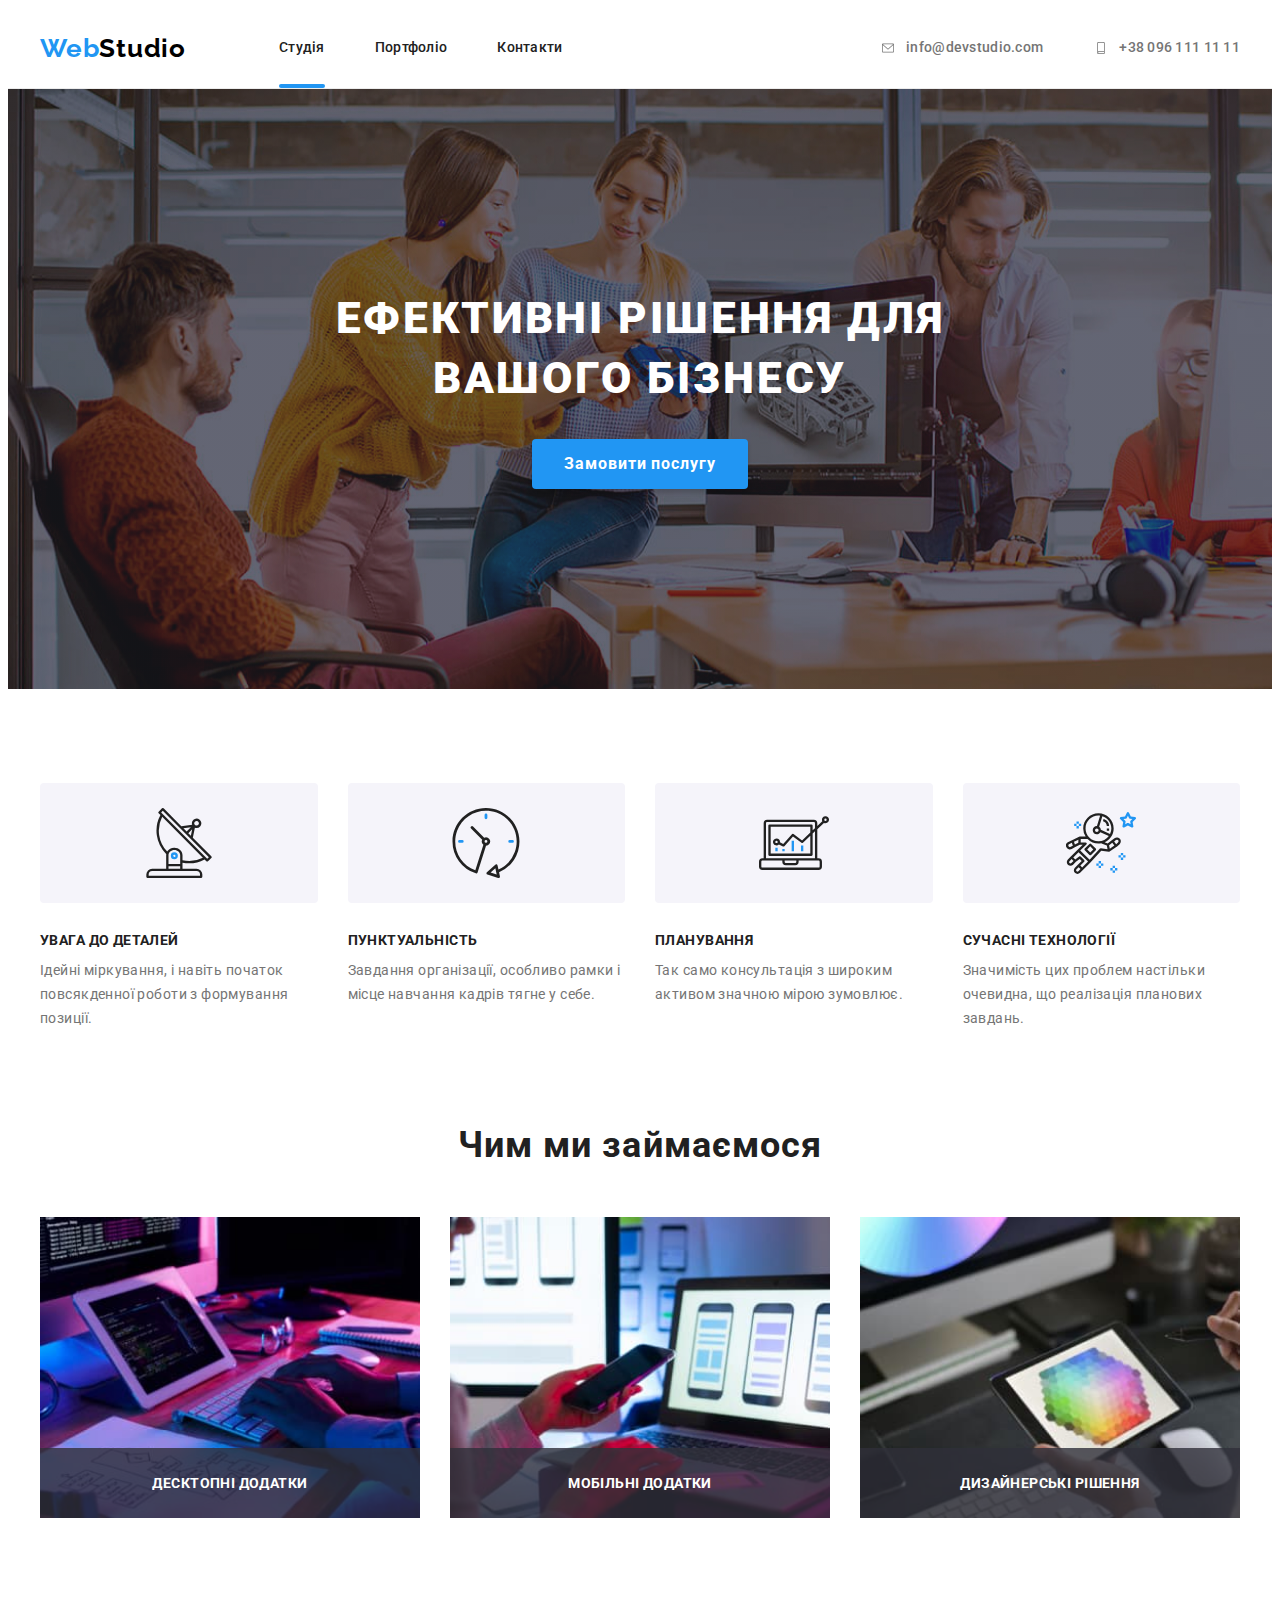
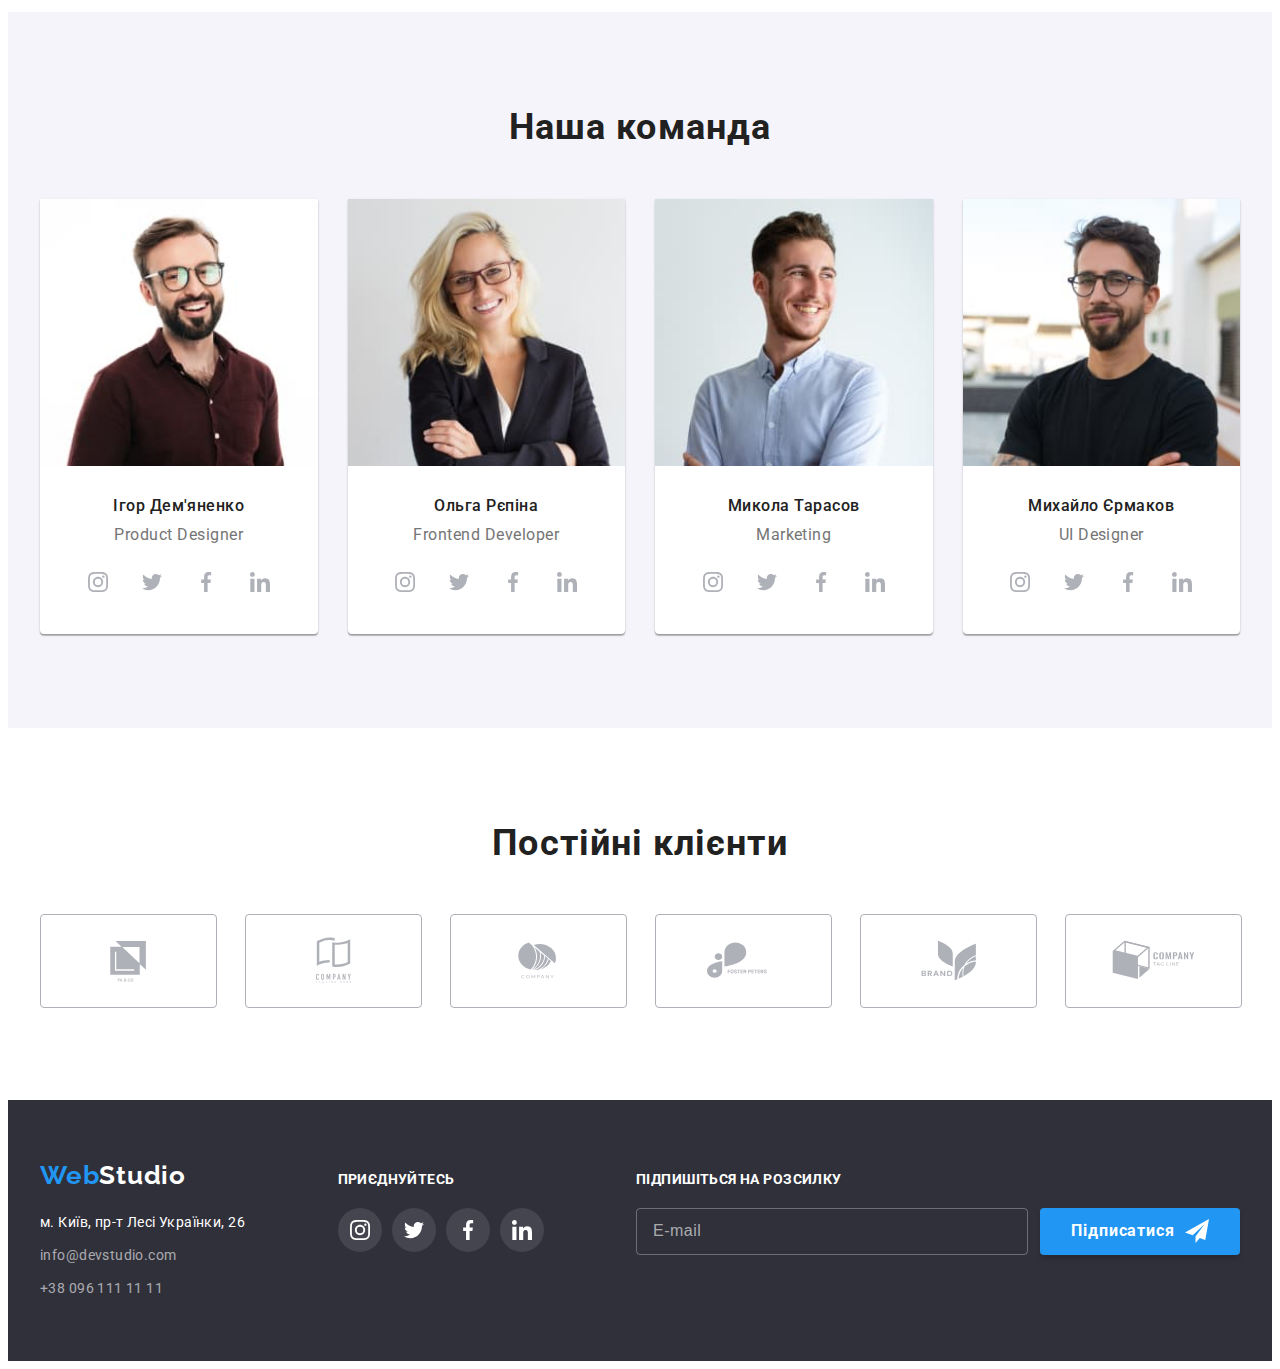
==== commit 41d2aa8d: "Added refactored for backdrop" ====
--- a/index.html
+++ b/index.html
@@ -614,85 +614,85 @@
     <div class="backdrop is-hidden" data-modal>
       <div class="modal">
         <button class="modal-close" type="button" data-modal-close>
-          <svg class="modal-close-icon" width="18" height="18">
+          <svg class="modal-close__icon" width="18" height="18">
             <use href="./images/icons.svg#close-btn"></use>
           </svg>
         </button>
-        <p class="modal-title">Залиште свої дані, ми вам передзвонимо</p>
-        <form class="modal-form">
-          <div class="modal-field">
-            <label for="user-name" class="input-label">Ім'я</label>
-            <div class="input-wrappper">
+        <p class="modal__title">Залиште свої дані, ми вам передзвонимо</p>
+        <form class="modal__form">
+          <div class="modal__field">
+            <label for="user-name" class="input__label">Ім'я</label>
+            <div class="input__wrappper">
               <input
                 type="text"
                 name="user-name"
                 id="user-name"
-                class="modal-input"
+                class="modal__input"
                 required
               />
-              <svg class="modal-icon" width="18" height="18">
+              <svg class="modal__icon" width="18" height="18">
                 <use href="./images/icons.svg#icon-person"></use>
               </svg>
             </div>
           </div>
-          <div class="modal-field">
-            <label for="user-tel" class="input-label">Телефон</label>
-            <div class="input-wrappper">
+          <div class="modal__field">
+            <label for="user-tel" class="input__label">Телефон</label>
+            <div class="input__wrappper">
               <input
                 type="tel"
                 name="user-tel"
                 id="user-tel"
-                class="modal-input"
+                class="modal__input"
                 required
               />
-              <svg class="modal-icon" width="18" height="18">
+              <svg class="modal__icon" width="18" height="18">
                 <use href="./images/icons.svg#icon-phone"></use>
               </svg>
             </div>
           </div>
-          <div class="modal-field">
-            <label for="user-mail" class="input-label">Пошта</label>
-            <div class="input-wrappper">
+          <div class="modal__field">
+            <label for="user-mail" class="input__label">Пошта</label>
+            <div class="input__wrappper">
               <input
                 type="email"
                 name="user-mail"
                 id="user-mail"
-                class="modal-input"
+                class="modal__input"
                 required
               />
-              <svg class="modal-icon" width="18" height="18">
+              <svg class="modal__icon" width="18" height="18">
                 <use href="./images/icons.svg#icon-email"></use>
               </svg>
             </div>
           </div>
-          <div class="comment-field">
+          <div class="comment__field">
             <label for="user-text" class="input-label">Коментар</label>
             <textarea
               name="user-text"
               id="user-text"
-              class="modal-comment"
+              class="modal__comment"
               placeholder="Введіть текст"
             ></textarea>
           </div>
-          <div class="modal-check-field">
+          <div class="modal__check-field">
             <input
               type="checkbox"
               name="policy"
               id="policy"
-              class="modal-check visually-hiden"
+              class="modal__check visually-hiden"
               required
             />
-            <label for="policy" class="check-text">
+            <label for="policy" class="check__text">
               <span>
-                <svg class="check-icon" width="16" height="15">
+                <svg class="check__icon" width="16" height="15">
                   <use href="./images/icons.svg#icon-check"></use>
                 </svg>
               </span>
               Погоджуюся з розсилкою та приймаю
-              <a href="#" class="check-link">Умови договору</a>
+              <a href="#" class="check__link">Умови договору</a>
             </label>
           </div>
-          <button type="submit" class="modal-btn btn">Відправити</button>
+          <button type="submit" class="modal__btn btn">Відправити</button>
         </form>
       </div>
     </div>
--- a/css/main.min.css
+++ b/css/main.min.css
@@ -1 +1 @@
-h1,h2,h3,h4,h5,h6,p{margin:0}ul{list-style:none;margin:0;padding:0}button{cursor:pointer}img{display:block;min-width:100%;height:auto}body{font-family:"Roboto",sans-serif;color:#212121}.visually-hiden{position:absolute;width:1px;height:1px;margin:-1px;border:0;padding:0;white-space:nowrap;-webkit-clip-path:inset(100%);clip-path:inset(100%);clip:rect(0 0 0 0);overflow:hidden}.container{width:1200px;padding:0 15px;margin:0 auto}.btn{font-family:inherit;border:none}.header a{text-decoration:none}.header{border-bottom:1px solid #ececec}.header__container{display:-webkit-box;display:-ms-flexbox;display:flex;-webkit-box-align:center;-ms-flex-align:center;align-items:center}.logo{font-family:"Raleway",sans-serif;font-weight:700;font-size:26px;line-height:1.19;letter-spacing:.03em;color:#000}.logo__web{color:#2196f3}.nav-site{margin-left:93px}.nav-site__list{display:-webkit-box;display:-ms-flexbox;display:flex;gap:50px}.nav-site__item{position:relative}.nav-site__link{display:block;font-weight:500;font-size:14px;line-height:1.14;letter-spacing:.02em;color:#212121;padding-top:32px;padding-bottom:32px;-webkit-transition:color 250ms cubic-bezier(0.4, 0, 0.2, 1);transition:color 250ms cubic-bezier(0.4, 0, 0.2, 1)}.nav-site__link:hover,.nav-site__link:focus{color:#2196f3}.current::after{position:absolute;content:"";height:4px;width:100%;display:block;background-color:#2196f3;border-radius:2px;left:0;bottom:0}.header-contacts__list{display:-webkit-box;display:-ms-flexbox;display:flex;margin-left:auto;gap:50px}.header-contacts__link{display:-webkit-box;display:-ms-flexbox;display:flex;-webkit-box-align:center;-ms-flex-align:center;align-items:center;font-weight:500;font-size:14px;line-height:1.14;letter-spacing:.02em;color:#757575;-webkit-transition:color 250ms cubic-bezier(0.4, 0, 0.2, 1);transition:color 250ms cubic-bezier(0.4, 0, 0.2, 1)}.header-contacts__link:hover,.header-contacts__link:focus{color:#2196f3}.header-contacts__icon{margin-right:10px;fill:currentColor}.section{padding-top:94px;padding-bottom:94px}.section__title{font-size:36px;line-height:1.17;text-align:center;letter-spacing:.03em;color:#212121;margin-bottom:50px}.hero{max-width:1600px;background-image:-webkit-gradient(linear, left top, left bottom, from(rgba(47, 48, 58, 0.4)), to(rgba(47, 48, 58, 0.4))),url(../images/hero-background.jpg);background-image:linear-gradient(rgba(47, 48, 58, 0.4), rgba(47, 48, 58, 0.4)),url(../images/hero-background.jpg);background-color:#c4c4c4;background-repeat:no-repeat;background-size:cover;margin:0 auto}.hero__container{padding-top:200px;padding-bottom:200px;text-align:center}.hero__title{font-weight:900;font-size:44px;line-height:1.36;letter-spacing:.06em;text-transform:uppercase;color:#fff;margin-bottom:30px}.animate__zoomIn{-webkit-animation-duration:2000ms;animation-duration:2000ms}.hero__btn{min-width:216px;font-weight:700;font-size:16px;line-height:1.88;letter-spacing:.06em;background-color:#2196f3;color:#fff;-webkit-box-shadow:0px 4px 4px rgba(0,0,0,.15);box-shadow:0px 4px 4px rgba(0,0,0,.15);border-radius:4px;padding:10px 32px;-webkit-transition:background-color 250ms cubic-bezier(0.4, 0, 0.2, 1);transition:background-color 250ms cubic-bezier(0.4, 0, 0.2, 1)}.hero__btn:hover,.hero__btn:focus{background-color:#188ce8}.features__list{display:-webkit-box;display:-ms-flexbox;display:flex;gap:30px}.features__item{-ms-flex-preferred-size:calc((100% - 90px)/4);flex-basis:calc((100% - 90px)/4)}.features__icon{background-color:#f5f4fa;height:120px;border-radius:4px;margin-bottom:30px;display:-webkit-box;display:-ms-flexbox;display:flex;-webkit-box-pack:center;-ms-flex-pack:center;justify-content:center;-webkit-box-align:center;-ms-flex-align:center;align-items:center}.features__title{font-size:14px;line-height:1.14;letter-spacing:.03em;text-transform:uppercase;color:#212121;margin-bottom:10px}.features__text{font-size:14px;line-height:1.71;letter-spacing:.03em;color:#757575}.works{padding-top:0}.works__list{display:-webkit-box;display:-ms-flexbox;display:flex;gap:30px}.works__item{position:relative;-ms-flex-preferred-size:calc((100% - 60px)/3);flex-basis:calc((100% - 60px)/3)}.works__top-text{position:absolute;left:0;bottom:0;width:100%;font-weight:700;font-size:14px;line-height:1.14;letter-spacing:.03em;text-transform:uppercase;color:#fff;background-color:rgba(47,48,58,.8);height:70px;display:-webkit-box;display:-ms-flexbox;display:flex;-webkit-box-align:center;-ms-flex-align:center;align-items:center;-webkit-box-pack:center;-ms-flex-pack:center;justify-content:center}.team{background-color:#f5f4fa;text-align:center}.team a{text-decoration:none}.team__list{display:-webkit-box;display:-ms-flexbox;display:flex;gap:30px}.team__card{width:calc((100% - 90px)/4);background-color:#fff;-webkit-box-shadow:0px 1px 3px rgba(0,0,0,.12),0px 1px 1px rgba(0,0,0,.14),0px 2px 1px rgba(0,0,0,.2);box-shadow:0px 1px 3px rgba(0,0,0,.12),0px 1px 1px rgba(0,0,0,.14),0px 2px 1px rgba(0,0,0,.2);border-radius:0px 0px 4px 4px}.card__bottom{padding-top:30px;padding-bottom:30px}.card__title{font-weight:500;font-size:16px;line-height:1.19;text-align:center;letter-spacing:.03em;color:#212121;margin-bottom:10px}.card__text{font-size:16px;line-height:1.19;text-align:center;letter-spacing:.03em;color:#757575;margin-bottom:16px}.social__list{display:-webkit-box;display:-ms-flexbox;display:flex;gap:10px;-webkit-box-pack:center;-ms-flex-pack:center;justify-content:center}.social__item{width:44px;height:44px}.social__link{width:100%;height:100%;background-color:#fff;border-radius:50%;display:-webkit-box;display:-ms-flexbox;display:flex;-webkit-box-align:center;-ms-flex-align:center;align-items:center;-webkit-box-pack:center;-ms-flex-pack:center;justify-content:center;-webkit-transition:background-color 250ms cubic-bezier(0.4, 0, 0.2, 1);transition:background-color 250ms cubic-bezier(0.4, 0, 0.2, 1)}.social__link .social__icon{fill:#afb1b8;-webkit-transition:fill 250ms cubic-bezier(0.4, 0, 0.2, 1);transition:fill 250ms cubic-bezier(0.4, 0, 0.2, 1)}.social__link:hover,.social__link:focus{background-color:#2196f3}.social__link:hover .social__icon,.social__link:focus .social__icon{fill:#fff}.clients__list{display:-webkit-box;display:-ms-flexbox;display:flex;gap:30px;-webkit-box-pack:center;-ms-flex-pack:center;justify-content:center}.clients__item{--n: 6;width:calc((100% - (var(--n) - 1)*30px)/var(--n));height:92px}.clients__link{width:100%;height:100%;display:-webkit-box;display:-ms-flexbox;display:flex;-webkit-box-pack:center;-ms-flex-pack:center;justify-content:center;-webkit-box-align:center;-ms-flex-align:center;align-items:center;border:1px solid;border-color:#afb1b8;border-radius:4px;-webkit-transition:border-color 250ms cubic-bezier(0.4, 0, 0.2, 1);transition:border-color 250ms cubic-bezier(0.4, 0, 0.2, 1)}.clients__link .clients__icon{width:100%;height:100%;fill:#afb1b8;-webkit-transition:fill 250ms cubic-bezier(0.4, 0, 0.2, 1);transition:fill 250ms cubic-bezier(0.4, 0, 0.2, 1)}.clients__link:hover,.clients__link:focus{border-color:#2196f3}.clients__link:hover .clients-icon,.clients__link:focus .clients-icon{fill:#2196f3}.footer{background-color:var(--background-color-dark);padding-top:60px;padding-bottom:60px}.footer a{text-decoration:none}.footer__container{display:-webkit-box;display:-ms-flexbox;display:flex;-webkit-box-pack:justify;-ms-flex-pack:justify;justify-content:space-between;-webkit-box-align:baseline;-ms-flex-align:baseline;align-items:baseline}.footer__logo{color:var(--footer-logo-color)}.address{font-style:normal;font-weight:400;font-size:14px;line-height:1.71;letter-spacing:.03em;color:var(--color-white);margin-top:20px}.footer-list{margin-top:9px}.footer-item:not(:first-child){margin-top:9px}.footer-link{color:var(--color-footer-link);-webkit-transition:color 250ms var(--tra-cubic);transition:color 250ms var(--tra-cubic)}.footer-link:hover,.footer-link:focus{color:var(--color-blue)}.footer-title{font-size:14px;line-height:1.14;letter-spacing:.03em;text-transform:uppercase;color:var(--footer-logo-color);margin-bottom:20px}.footer-social__link{background-color:rgba(255,255,255,.1)}.footer-social__icon{fill:var(--hover-icon-color)}.subscribe{display:-webkit-box;display:-ms-flexbox;display:flex;-webkit-box-orient:vertical;-webkit-box-direction:normal;-ms-flex-direction:column;flex-direction:column}.subscribe-label{font-weight:700}.subscribe-wrap{display:-webkit-box;display:-ms-flexbox;display:flex;gap:12px}.subscribe-input{min-width:358px;background-color:rgba(0,0,0,0);border:1px solid rgba(255,255,255,.3);border-radius:4px;padding:15px 16px;color:var(--color-white)}.subscribe-input::-webkit-input-placeholder{font-weight:400;font-size:16px;line-height:1.25;display:-webkit-box;display:flex;-webkit-box-align:center;align-items:center;letter-spacing:.03em;color:rgba(255,255,255,.6)}.subscribe-input::-moz-placeholder{font-weight:400;font-size:16px;line-height:1.25;display:flex;align-items:center;letter-spacing:.03em;color:rgba(255,255,255,.6)}.subscribe-input:-ms-input-placeholder{font-weight:400;font-size:16px;line-height:1.25;display:-ms-flexbox;display:flex;-ms-flex-align:center;align-items:center;letter-spacing:.03em;color:rgba(255,255,255,.6)}.subscribe-input::-ms-input-placeholder{font-weight:400;font-size:16px;line-height:1.25;display:-ms-flexbox;display:flex;-ms-flex-align:center;align-items:center;letter-spacing:.03em;color:rgba(255,255,255,.6)}.subscribe-input::placeholder{font-weight:400;font-size:16px;line-height:1.25;display:-webkit-box;display:-ms-flexbox;display:flex;-webkit-box-align:center;-ms-flex-align:center;align-items:center;letter-spacing:.03em;color:rgba(255,255,255,.6)}.subscribe-input:hover,.subscribe-input:focus{border-color:var(--color-blue);outline:rgba(0,0,0,0)}.subscribe-btn{min-width:200px;font-weight:700;font-size:16px;line-height:1.88;letter-spacing:.06em;background-color:var(--color-blue);color:var(--first-btn-color);-webkit-box-shadow:0px 4px 4px rgba(0,0,0,.15);box-shadow:0px 4px 4px rgba(0,0,0,.15);border-radius:4px;display:-webkit-box;display:-ms-flexbox;display:flex;-webkit-box-align:center;-ms-flex-align:center;align-items:center;-webkit-box-pack:center;-ms-flex-pack:center;justify-content:center;gap:10px;-webkit-transition:background-color 250ms var(--tra-cubic);transition:background-color 250ms var(--tra-cubic)}.subscribe-icon{fill:var(--first-btn-color)}.subscribe-btn:hover,.subscribe-btn:focus{background-color:var(--color-blue-dark)}/*# sourceMappingURL=main.min.css.map */+h1,h2,h3,h4,h5,h6,p{margin:0}ul{list-style:none;margin:0;padding:0}button{cursor:pointer}img{display:block;min-width:100%;height:auto}body{font-family:"Roboto",sans-serif;color:#212121}.visually-hiden{position:absolute;width:1px;height:1px;margin:-1px;border:0;padding:0;white-space:nowrap;-webkit-clip-path:inset(100%);clip-path:inset(100%);clip:rect(0 0 0 0);overflow:hidden}.container{width:1200px;padding:0 15px;margin:0 auto}.btn{font-family:inherit;border:none}.header a{text-decoration:none}.header{border-bottom:1px solid #ececec}.header__container{display:-webkit-box;display:-ms-flexbox;display:flex;-webkit-box-align:center;-ms-flex-align:center;align-items:center}.logo{font-family:"Raleway",sans-serif;font-weight:700;font-size:26px;line-height:1.19;letter-spacing:.03em;color:#000}.logo__web{color:#2196f3}.nav-site{margin-left:93px}.nav-site__list{display:-webkit-box;display:-ms-flexbox;display:flex;gap:50px}.nav-site__item{position:relative}.nav-site__link{display:block;font-weight:500;font-size:14px;line-height:1.14;letter-spacing:.02em;color:#212121;padding-top:32px;padding-bottom:32px;-webkit-transition:color 250ms cubic-bezier(0.4, 0, 0.2, 1);transition:color 250ms cubic-bezier(0.4, 0, 0.2, 1)}.nav-site__link:hover,.nav-site__link:focus{color:#2196f3}.current::after{position:absolute;content:"";height:4px;width:100%;display:block;background-color:#2196f3;border-radius:2px;left:0;bottom:0}.header-contacts__list{display:-webkit-box;display:-ms-flexbox;display:flex;margin-left:auto;gap:50px}.header-contacts__link{display:-webkit-box;display:-ms-flexbox;display:flex;-webkit-box-align:center;-ms-flex-align:center;align-items:center;font-weight:500;font-size:14px;line-height:1.14;letter-spacing:.02em;color:#757575;-webkit-transition:color 250ms cubic-bezier(0.4, 0, 0.2, 1);transition:color 250ms cubic-bezier(0.4, 0, 0.2, 1)}.header-contacts__link:hover,.header-contacts__link:focus{color:#2196f3}.header-contacts__icon{margin-right:10px;fill:currentColor}.section{padding-top:94px;padding-bottom:94px}.section__title{font-size:36px;line-height:1.17;text-align:center;letter-spacing:.03em;color:#212121;margin-bottom:50px}.hero{max-width:1600px;background-image:-webkit-gradient(linear, left top, left bottom, from(rgba(47, 48, 58, 0.4)), to(rgba(47, 48, 58, 0.4))),url(../images/hero-background.jpg);background-image:linear-gradient(rgba(47, 48, 58, 0.4), rgba(47, 48, 58, 0.4)),url(../images/hero-background.jpg);background-color:#c4c4c4;background-repeat:no-repeat;background-size:cover;margin:0 auto}.hero__container{padding-top:200px;padding-bottom:200px;text-align:center}.hero__title{font-weight:900;font-size:44px;line-height:1.36;letter-spacing:.06em;text-transform:uppercase;color:#fff;margin-bottom:30px}.animate__zoomIn{-webkit-animation-duration:2000ms;animation-duration:2000ms}.hero__btn{min-width:216px;font-weight:700;font-size:16px;line-height:1.88;letter-spacing:.06em;background-color:#2196f3;color:#fff;-webkit-box-shadow:0px 4px 4px rgba(0,0,0,.15);box-shadow:0px 4px 4px rgba(0,0,0,.15);border-radius:4px;padding:10px 32px;-webkit-transition:background-color 250ms cubic-bezier(0.4, 0, 0.2, 1);transition:background-color 250ms cubic-bezier(0.4, 0, 0.2, 1)}.hero__btn:hover,.hero__btn:focus{background-color:#188ce8}.features__list{display:-webkit-box;display:-ms-flexbox;display:flex;gap:30px}.features__item{-ms-flex-preferred-size:calc((100% - 90px)/4);flex-basis:calc((100% - 90px)/4)}.features__icon{background-color:#f5f4fa;height:120px;border-radius:4px;margin-bottom:30px;display:-webkit-box;display:-ms-flexbox;display:flex;-webkit-box-pack:center;-ms-flex-pack:center;justify-content:center;-webkit-box-align:center;-ms-flex-align:center;align-items:center}.features__title{font-size:14px;line-height:1.14;letter-spacing:.03em;text-transform:uppercase;color:#212121;margin-bottom:10px}.features__text{font-size:14px;line-height:1.71;letter-spacing:.03em;color:#757575}.works{padding-top:0}.works__list{display:-webkit-box;display:-ms-flexbox;display:flex;gap:30px}.works__item{position:relative;-ms-flex-preferred-size:calc((100% - 60px)/3);flex-basis:calc((100% - 60px)/3)}.works__top-text{position:absolute;left:0;bottom:0;width:100%;font-weight:700;font-size:14px;line-height:1.14;letter-spacing:.03em;text-transform:uppercase;color:#fff;background-color:rgba(47,48,58,.8);height:70px;display:-webkit-box;display:-ms-flexbox;display:flex;-webkit-box-align:center;-ms-flex-align:center;align-items:center;-webkit-box-pack:center;-ms-flex-pack:center;justify-content:center}.team{background-color:#f5f4fa;text-align:center}.team a{text-decoration:none}.team__list{display:-webkit-box;display:-ms-flexbox;display:flex;gap:30px}.team__card{width:calc((100% - 90px)/4);background-color:#fff;-webkit-box-shadow:0px 1px 3px rgba(0,0,0,.12),0px 1px 1px rgba(0,0,0,.14),0px 2px 1px rgba(0,0,0,.2);box-shadow:0px 1px 3px rgba(0,0,0,.12),0px 1px 1px rgba(0,0,0,.14),0px 2px 1px rgba(0,0,0,.2);border-radius:0px 0px 4px 4px}.card__bottom{padding-top:30px;padding-bottom:30px}.card__title{font-weight:500;font-size:16px;line-height:1.19;text-align:center;letter-spacing:.03em;color:#212121;margin-bottom:10px}.card__text{font-size:16px;line-height:1.19;text-align:center;letter-spacing:.03em;color:#757575;margin-bottom:16px}.social__list{display:-webkit-box;display:-ms-flexbox;display:flex;gap:10px;-webkit-box-pack:center;-ms-flex-pack:center;justify-content:center}.social__item{width:44px;height:44px}.social__link{width:100%;height:100%;background-color:#fff;border-radius:50%;display:-webkit-box;display:-ms-flexbox;display:flex;-webkit-box-align:center;-ms-flex-align:center;align-items:center;-webkit-box-pack:center;-ms-flex-pack:center;justify-content:center;-webkit-transition:background-color 250ms cubic-bezier(0.4, 0, 0.2, 1);transition:background-color 250ms cubic-bezier(0.4, 0, 0.2, 1)}.social__link .social__icon{fill:#afb1b8;-webkit-transition:fill 250ms cubic-bezier(0.4, 0, 0.2, 1);transition:fill 250ms cubic-bezier(0.4, 0, 0.2, 1)}.social__link:hover,.social__link:focus{background-color:#2196f3}.social__link:hover .social__icon,.social__link:focus .social__icon{fill:#fff}.clients__list{display:-webkit-box;display:-ms-flexbox;display:flex;gap:30px;-webkit-box-pack:center;-ms-flex-pack:center;justify-content:center}.clients__item{--n: 6;width:calc((100% - (var(--n) - 1)*30px)/var(--n));height:92px}.clients__link{width:100%;height:100%;display:-webkit-box;display:-ms-flexbox;display:flex;-webkit-box-pack:center;-ms-flex-pack:center;justify-content:center;-webkit-box-align:center;-ms-flex-align:center;align-items:center;border:1px solid;border-color:#afb1b8;border-radius:4px;-webkit-transition:border-color 250ms cubic-bezier(0.4, 0, 0.2, 1);transition:border-color 250ms cubic-bezier(0.4, 0, 0.2, 1)}.clients__link .clients__icon{width:100%;height:100%;fill:#afb1b8;-webkit-transition:fill 250ms cubic-bezier(0.4, 0, 0.2, 1);transition:fill 250ms cubic-bezier(0.4, 0, 0.2, 1)}.clients__link:hover,.clients__link:focus{border-color:#2196f3}.clients__link:hover .clients-icon,.clients__link:focus .clients-icon{fill:#2196f3}.footer{background-color:#2f303a;padding-top:60px;padding-bottom:60px}.footer a{text-decoration:none}.footer__container{display:-webkit-box;display:-ms-flexbox;display:flex;-webkit-box-pack:justify;-ms-flex-pack:justify;justify-content:space-between;-webkit-box-align:baseline;-ms-flex-align:baseline;align-items:baseline}.footer__logo{color:#fff}.address{font-style:normal;font-weight:400;font-size:14px;line-height:1.71;letter-spacing:.03em;color:#fff;margin-top:20px}.footer__list{margin-top:9px}.footer__item:not(:first-child){margin-top:9px}.footer__link{color:rgba(255,255,255,.6);-webkit-transition:color 250ms cubic-bezier(0.4, 0, 0.2, 1);transition:color 250ms cubic-bezier(0.4, 0, 0.2, 1)}.footer__link:hover,.footer__link:focus{color:#2196f3}.footer__title{font-size:14px;line-height:1.14;letter-spacing:.03em;text-transform:uppercase;color:#fff;margin-bottom:20px}.footer-social__link{background-color:rgba(255,255,255,.1)}.footer-social__icon{fill:#fff}.subscribe{display:-webkit-box;display:-ms-flexbox;display:flex;-webkit-box-orient:vertical;-webkit-box-direction:normal;-ms-flex-direction:column;flex-direction:column}.subscribe__label{font-weight:700}.subscribe__wrap{display:-webkit-box;display:-ms-flexbox;display:flex;gap:12px}.subscribe__input{min-width:358px;background-color:rgba(0,0,0,0);border:1px solid rgba(255,255,255,.3);border-radius:4px;padding:15px 16px;color:#fff}.subscribe__input::-webkit-input-placeholder{font-weight:400;font-size:16px;line-height:1.25;display:-webkit-box;display:flex;-webkit-box-align:center;align-items:center;letter-spacing:.03em;color:rgba(255,255,255,.6)}.subscribe__input::-moz-placeholder{font-weight:400;font-size:16px;line-height:1.25;display:flex;align-items:center;letter-spacing:.03em;color:rgba(255,255,255,.6)}.subscribe__input:-ms-input-placeholder{font-weight:400;font-size:16px;line-height:1.25;display:-ms-flexbox;display:flex;-ms-flex-align:center;align-items:center;letter-spacing:.03em;color:rgba(255,255,255,.6)}.subscribe__input::-ms-input-placeholder{font-weight:400;font-size:16px;line-height:1.25;display:-ms-flexbox;display:flex;-ms-flex-align:center;align-items:center;letter-spacing:.03em;color:rgba(255,255,255,.6)}.subscribe__input::placeholder{font-weight:400;font-size:16px;line-height:1.25;display:-webkit-box;display:-ms-flexbox;display:flex;-webkit-box-align:center;-ms-flex-align:center;align-items:center;letter-spacing:.03em;color:rgba(255,255,255,.6)}.subscribe__input:hover,.subscribe__input:focus{border-color:#2196f3;outline:rgba(0,0,0,0)}.subscribe__btn{min-width:200px;font-weight:700;font-size:16px;line-height:1.88;letter-spacing:.06em;background-color:#2196f3;color:#fff;-webkit-box-shadow:0px 4px 4px rgba(0,0,0,.15);box-shadow:0px 4px 4px rgba(0,0,0,.15);border-radius:4px;display:-webkit-box;display:-ms-flexbox;display:flex;-webkit-box-align:center;-ms-flex-align:center;align-items:center;-webkit-box-pack:center;-ms-flex-pack:center;justify-content:center;gap:10px;-webkit-transition:background-color 250ms cubic-bezier(0.4, 0, 0.2, 1);transition:background-color 250ms cubic-bezier(0.4, 0, 0.2, 1)}.subscribe__btn:hover,.subscribe__btn:focus{background-color:#188ce8}.subscribe__icon{fill:#fff}.backdrop{position:fixed;top:0;left:0;width:100vw;height:100vh;background-color:rgba(0,0,0,.2);-webkit-transition:opacity 250ms cubic-bezier(0.4, 0, 0.2, 1),visibility 250ms cubic-bezier(0.4, 0, 0.2, 1);transition:opacity 250ms cubic-bezier(0.4, 0, 0.2, 1),visibility 250ms cubic-bezier(0.4, 0, 0.2, 1)}.modal{position:absolute;top:50%;left:50%;width:528px;min-height:581px;padding:40px;background-color:#fff;-webkit-box-shadow:0px 1px 3px rgba(0,0,0,.12),0px 1px 1px rgba(0,0,0,.14),0px 2px 1px rgba(0,0,0,.2);box-shadow:0px 1px 3px rgba(0,0,0,.12),0px 1px 1px rgba(0,0,0,.14),0px 2px 1px rgba(0,0,0,.2);border-radius:4px;-webkit-transform:translate(-50%, -50%) scale(1);transform:translate(-50%, -50%) scale(1);opacity:1;-webkit-transition:opacity 600ms cubic-bezier(0.4, 0, 0.2, 1),-webkit-transform 600ms cubic-bezier(0.4, 0, 0.2, 1);transition:opacity 600ms cubic-bezier(0.4, 0, 0.2, 1),-webkit-transform 600ms cubic-bezier(0.4, 0, 0.2, 1);transition:transform 600ms cubic-bezier(0.4, 0, 0.2, 1),opacity 600ms cubic-bezier(0.4, 0, 0.2, 1);transition:transform 600ms cubic-bezier(0.4, 0, 0.2, 1),opacity 600ms cubic-bezier(0.4, 0, 0.2, 1),-webkit-transform 600ms cubic-bezier(0.4, 0, 0.2, 1)}.modal__title{font-weight:700;font-size:20px;line-height:1.15;text-align:center;letter-spacing:.03em;color:#212121;margin-bottom:12px}.modal__field{margin-bottom:10px}.input__label{font-weight:400;font-size:12px;line-height:1.17;letter-spacing:.01em;color:#757575;margin-bottom:4px;display:block}.input__wrappper{position:relative}.modal__input{width:100%;height:40px;border:1px solid rgba(33,33,33,.2);outline:rgba(0,0,0,0);border-radius:4px;background-color:rgba(0,0,0,0);padding:0;padding-left:30px;-webkit-transition:border-color 250ms cubic-bezier(0.4, 0, 0.2, 1);transition:border-color 250ms cubic-bezier(0.4, 0, 0.2, 1)}.modal__input:focus{border-color:#2196f3}.modal__icon{position:absolute;left:12px;top:50%;-webkit-transform:translateY(-50%);transform:translateY(-50%);fill:#212121;-webkit-transition:fill 250ms cubic-bezier(0.4, 0, 0.2, 1);transition:fill 250ms cubic-bezier(0.4, 0, 0.2, 1)}.modal-input:focus+.modal-icon{fill:#2196f3}.comment__field{margin-bottom:20px}.modal__comment{width:100%;height:120px;padding:12px 16px;border:1px solid rgba(33,33,33,.2);border-radius:4px;outline:rgba(0,0,0,0);resize:none;-webkit-transition:border-color 250ms cubic-bezier(0.4, 0, 0.2, 1);transition:border-color 250ms cubic-bezier(0.4, 0, 0.2, 1)}.modal__comment::-webkit-input-placeholder{font-weight:400;font-size:12px;line-height:1.17;letter-spacing:.01em;color:rgba(117,117,117,.5)}.modal__comment::-moz-placeholder{font-weight:400;font-size:12px;line-height:1.17;letter-spacing:.01em;color:rgba(117,117,117,.5)}.modal__comment:-ms-input-placeholder{font-weight:400;font-size:12px;line-height:1.17;letter-spacing:.01em;color:rgba(117,117,117,.5)}.modal__comment::-ms-input-placeholder{font-weight:400;font-size:12px;line-height:1.17;letter-spacing:.01em;color:rgba(117,117,117,.5)}.modal__comment::placeholder{font-weight:400;font-size:12px;line-height:1.17;letter-spacing:.01em;color:rgba(117,117,117,.5)}.modal__comment:focus{border-color:#2196f3}.backdrop.is-hidden .modal{-webkit-transform:translate(-50%, -50%) scale(1.2);transform:translate(-50%, -50%) scale(1.2);opacity:0}.modal-close{position:absolute;right:8px;top:8px;width:30px;height:30px;border:1px solid rgba(0,0,0,.1);border-radius:50%;padding:0;display:-webkit-box;display:-ms-flexbox;display:flex;-webkit-box-align:center;-ms-flex-align:center;align-items:center;-webkit-box-pack:center;-ms-flex-pack:center;justify-content:center;background-color:rgba(0,0,0,0);outline:rgba(0,0,0,0)}.modal-close .modal-close__icon{fill:#000;-webkit-transition:fill 250ms cubic-bezier(0.4, 0, 0.2, 1);transition:fill 250ms cubic-bezier(0.4, 0, 0.2, 1)}.modal-close:hover .modal-close .modal-close__icon,.modal-close:focus .modal-close .modal-close__icon{fill:#2196f3}.modal__check-field{width:100%;display:-webkit-box;display:-ms-flexbox;display:flex;-webkit-box-pack:center;-ms-flex-pack:center;justify-content:center;-webkit-box-align:center;-ms-flex-align:center;align-items:center;margin-bottom:30px}.check__text{font-weight:400;font-size:14px;line-height:1.71;letter-spacing:.03em;color:#757575;display:-webkit-box;display:-ms-flexbox;display:flex;-webkit-box-align:center;-ms-flex-align:center;align-items:center}.check__text span{width:16px;height:15px;border:2px solid #212121;border-radius:2px;margin-right:8px;display:-webkit-box;display:-ms-flexbox;display:flex;-webkit-box-pack:center;-ms-flex-pack:center;justify-content:center;-webkit-box-align:center;-ms-flex-align:center;align-items:center;fill:rgba(0,0,0,0)}.modal__check:checked+.check-text span{background-color:#2196f3;border:none;fill:#fff}.modal-check:focus+.check-text span{border-color:#2196f3}.check__link{color:#2196f3}.modal__btn{min-width:200px;font-weight:700;font-size:16px;line-height:1.88;letter-spacing:.06em;background-color:#2196f3;color:#fff;-webkit-box-shadow:0px 4px 4px rgba(0,0,0,.15);box-shadow:0px 4px 4px rgba(0,0,0,.15);border-radius:4px;padding:10px 52px;margin:0 auto;display:block;-webkit-transition:background-color 250ms cubic-bezier(0.4, 0, 0.2, 1);transition:background-color 250ms cubic-bezier(0.4, 0, 0.2, 1)}.modal__btn:hover,.modal__btn:focus{background-color:#188ce8}.is-hidden{opacity:0;visibility:hidden;pointer-events:none}/*# sourceMappingURL=main.min.css.map */